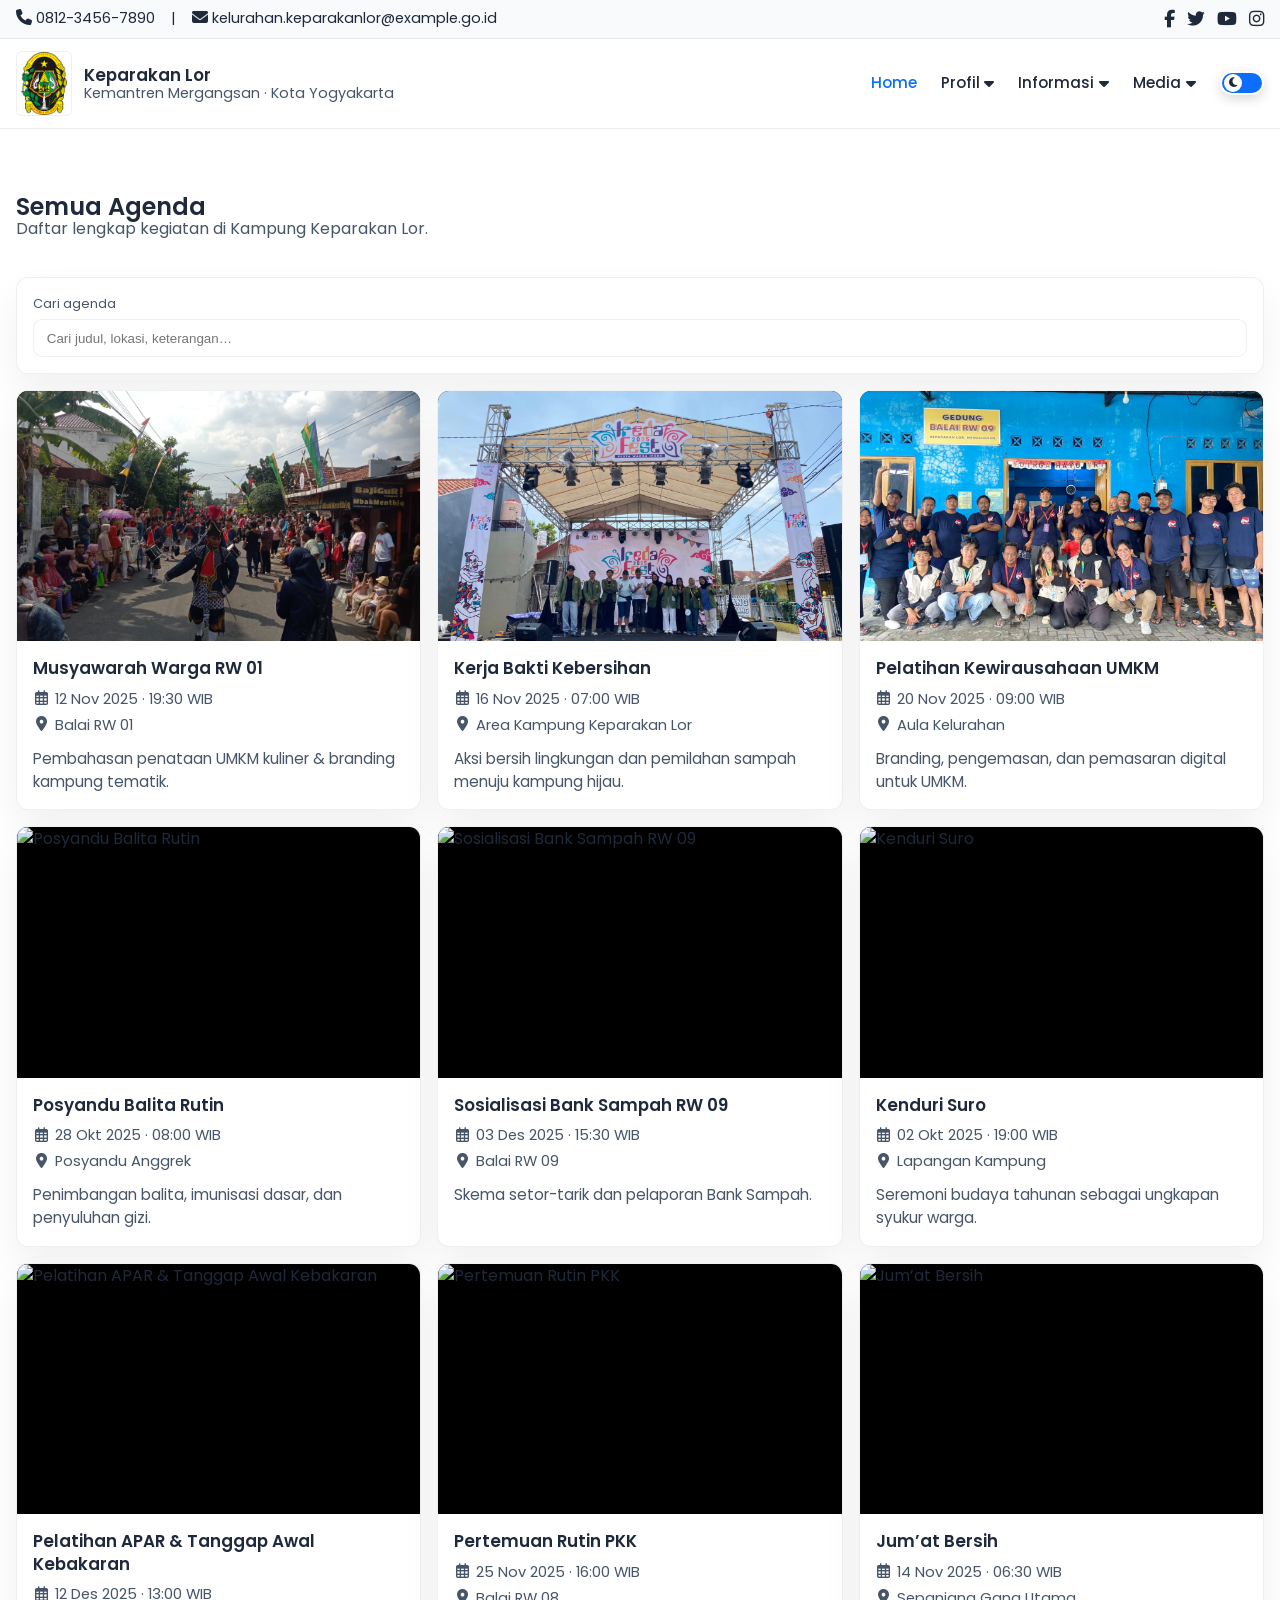
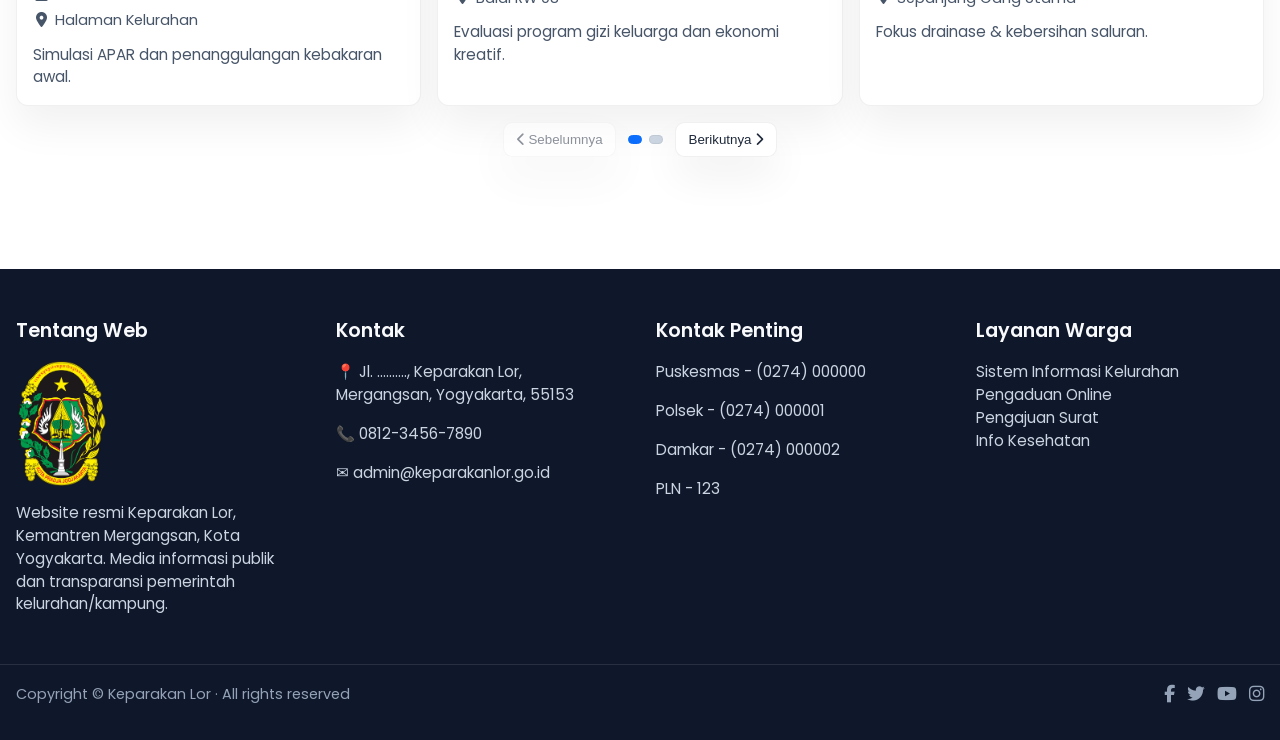
==== agenda.html @ 5459416c "website update 4.0" ====
<!DOCTYPE html>
<html lang="id">
  <head>
    <meta charset="UTF-8" />
    <meta name="viewport" content="width=device-width, initial-scale=1" />
    <title>Semua Agenda | Keparakan Lor</title>

    <link rel="stylesheet" href="style.css" />
    <link
      href="https://fonts.googleapis.com/css2?family=Poppins:wght@400;500;600;700&display=swap"
      rel="stylesheet"
    />
    <link
      rel="stylesheet"
      href="https://cdnjs.cloudflare.com/ajax/libs/font-awesome/6.5.2/css/all.min.css"
    />
    <meta name="theme-color" content="#0d6efd" />
  </head>
  <body>
    <!-- TOP BAR -->
    <div class="topbar">
      <div class="topbar-inner container">
        <div class="top-left">
          <div>
            <span class="meta-icon"><i class="fas fa-phone"></i></span>
            0812-3456-7890
          </div>
          <div>|</div>
          <div>
            <span class="meta-icon"><i class="fas fa-envelope"></i></span>
            kelurahan.keparakanlor@example.go.id
          </div>
        </div>
        <div class="top-right">
          <div class="socials">
            <a href="#" aria-label="facebook" title="Facebook"
              ><i class="fab fa-facebook-f"></i
            ></a>
            <a href="#" aria-label="twitter" title="Twitter"
              ><i class="fab fa-twitter"></i
            ></a>
            <a href="#" aria-label="youtube" title="YouTube"
              ><i class="fab fa-youtube"></i
            ></a>
            <a href="#" aria-label="instagram" title="Instagram"
              ><i class="fab fa-instagram"></i
            ></a>
          </div>
        </div>
      </div>
    </div>

    <!-- NAVBAR -->
    <header class="navbar" id="navbar">
      <div class="nav-inner container">
        <div class="brand">
          <div class="brand-logo">
            <img src="img/logo-pemerintah-keparakanlor.png" alt="Logo" />
          </div>
          <div class="brand-title">
            <span class="main">Keparakan Lor</span>
            <span class="sub">Kemantren Mergangsan · Kota Yogyakarta</span>
          </div>
        </div>

        <button
          class="menu-toggle"
          id="menuToggle"
          aria-label="Toggle navigation"
        >
          <i class="fas fa-bars"></i>
        </button>

        <nav class="nav-links-wrapper" id="navLinks">
          <a class="nav-link active" href="index.html">Home</a>

          <div class="dropdown">
            <div class="nav-link dropdown-toggle-btn" tabindex="0">
              Profil
              <span class="meta-icon"><i class="fas fa-caret-down"></i></span>
            </div>
            <div class="dropdown-menu">
              <a class="dropdown-item" href="profil.html#profil-gambaranumum"
                >Gambaran Umum</a
              >
              <a class="dropdown-item" href="profil.html#profil-lokasi"
                >Lokasi</a
              >
            </div>
          </div>

          <div class="dropdown">
            <div class="nav-link dropdown-toggle-btn" tabindex="0">
              Informasi
              <span class="meta-icon"><i class="fas fa-caret-down"></i></span>
            </div>
            <div class="dropdown-menu">
              <a class="dropdown-item" href="index.html#agenda">Agenda</a>
              <a class="dropdown-item" href="index.html#berita">Berita</a>
              <a class="dropdown-item" href="informasi.html#urban"
                >Urban Farming</a
              >
            </div>
          </div>

          <div class="dropdown">
            <div class="nav-link dropdown-toggle-btn" tabindex="0">
              Media
              <span class="meta-icon"><i class="fas fa-caret-down"></i></span>
            </div>
            <div class="dropdown-menu">
              <a class="dropdown-item" href="media.html">Foto</a>
              <a class="dropdown-item" href="media.html#video">Video</a>
            </div>
          </div>

          <div class="dark-toggle" id="darkToggle" title="Toggle Dark Mode">
            <div class="toggle-ball" id="toggleBall">🌙</div>
          </div>
        </nav>
      </div>
    </header>

    <main>
      <!-- HERO MINI -->
      <section class="section" style="padding-bottom: 1.25rem">
        <div class="container">
          <h1 class="page-title">Semua Agenda</h1>
          <p class="text-dim" style="margin-top: -0.5rem">
            Daftar lengkap kegiatan di Kampung Keparakan Lor.
          </p>
        </div>
      </section>

      <!-- SEARCH + GRID + PAGINATION -->
      <section class="section" style="padding-top: 0">
        <div class="container">
          <!-- Search -->
          <div class="content-card" style="padding: 1rem; margin-bottom: 1rem">
            <label for="searchInput" class="label-sm">Cari agenda</label>
            <input
              id="searchInput"
              type="search"
              placeholder="Cari judul, lokasi, keterangan…"
              class="input"
            />
          </div>

          <!-- Grid -->
          <div id="agendaGrid" class="agenda-grid"></div>

          <!-- Empty -->
          <div
            id="emptyState"
            class="text-dim"
            style="display: none; text-align: center; margin-top: 1rem"
          >
            Tidak ada agenda yang cocok dengan pencarian.
          </div>

          <!-- Pagination controls -->
          <div id="pager" class="pager" style="display: none">
            <button
              id="btnPrev"
              class="pager-btn"
              aria-label="Halaman sebelumnya"
            >
              <i class="fas fa-chevron-left"></i> Sebelumnya
            </button>

            <div
              id="pagerDots"
              class="pager-dots"
              aria-label="Navigasi halaman"
            ></div>

            <button
              id="btnNext"
              class="pager-btn"
              aria-label="Halaman berikutnya"
            >
              Berikutnya <i class="fas fa-chevron-right"></i>
            </button>
          </div>
        </div>
      </section>
    </main>

    <!-- FOOTER -->
    <footer class="footer">
      <div class="container footer-grid">
        <div>
          <div class="footer-title">Tentang Web</div>
          <div class="footer-logo">
            <img
              src="img/logo-pemerintah-keparakanlor.png"
              alt="Logo Keparakan Lor"
            />
          </div>
          <p>
            Website resmi Keparakan Lor, Kemantren Mergangsan, Kota Yogyakarta.
            Media informasi publik dan transparansi pemerintah
            kelurahan/kampung.
          </p>
        </div>

        <div>
          <div class="footer-title">Kontak</div>
          <p>
            📍 Jl. .........., Keparakan Lor,<br />Mergangsan, Yogyakarta, 55153
          </p>
          <p>📞 0812-3456-7890</p>
          <p>✉️ admin@keparakanlor.go.id</p>
        </div>

        <div>
          <div class="footer-title">Kontak Penting</div>
          <p>Puskesmas - (0274) 000000</p>
          <p>Polsek - (0274) 000001</p>
          <p>Damkar - (0274) 000002</p>
          <p>PLN - 123</p>
        </div>

        <div>
          <div class="footer-title">Layanan Warga</div>
          <a href="#">Sistem Informasi Kelurahan</a>
          <a href="#">Pengaduan Online</a>
          <a href="#">Pengajuan Surat</a>
          <a href="#">Info Kesehatan</a>
        </div>
      </div>

      <div class="container footer-bottom">
        <div>Copyright © Keparakan Lor · All rights reserved</div>
        <div class="footer-soc">
          <a href="#" title="Facebook"><i class="fab fa-facebook-f"></i></a>
          <a href="#" title="Twitter"><i class="fab fa-twitter"></i></a>
          <a href="#" title="YouTube"><i class="fab fa-youtube"></i></a>
          <a href="#" title="Instagram"><i class="fab fa-instagram"></i></a>
        </div>
      </div>
    </footer>

    <!-- SCROLL TOP -->
    <div class="scroll-top-btn" id="scrollTopBtn" title="Kembali ke atas">
      <i class="fas fa-arrow-up"></i>
    </div>

    <!-- JS UTAMA (dark mode & hamburger) -->
    <script src="main.js"></script>

    <!-- JS KHUSUS AGENDA (data, render grid 3x3, search, pagination) -->
    <script>
      // ====== DATA AGENDA (boleh tambah sebanyaknya) ======
      const AGENDA_DATA = [
        {
          title: "Musyawarah Warga RW 01",
          date: "2025-11-12",
          time: "19:30 WIB",
          place: "Balai RW 01",
          img: "img/agenda1.jpg",
          desc: "Pembahasan penataan UMKM kuliner & branding kampung tematik.",
        },
        {
          title: "Kerja Bakti Kebersihan",
          date: "2025-11-16",
          time: "07:00 WIB",
          place: "Area Kampung Keparakan Lor",
          img: "img/agenda2.jpg",
          desc: "Aksi bersih lingkungan dan pemilahan sampah menuju kampung hijau.",
        },
        {
          title: "Pelatihan Kewirausahaan UMKM",
          date: "2025-11-20",
          time: "09:00 WIB",
          place: "Aula Kelurahan",
          img: "img/agenda3.jpg",
          desc: "Branding, pengemasan, dan pemasaran digital untuk UMKM.",
        },
        {
          title: "Posyandu Balita Rutin",
          date: "2025-10-28",
          time: "08:00 WIB",
          place: "Posyandu Anggrek",
          img: "img/agenda4.jpg",
          desc: "Penimbangan balita, imunisasi dasar, dan penyuluhan gizi.",
        },
        {
          title: "Sosialisasi Bank Sampah RW 09",
          date: "2025-12-03",
          time: "15:30 WIB",
          place: "Balai RW 09",
          img: "img/agenda5.jpg",
          desc: "Skema setor-tarik dan pelaporan Bank Sampah.",
        },
        {
          title: "Kenduri Suro",
          date: "2025-10-02",
          time: "19:00 WIB",
          place: "Lapangan Kampung",
          img: "img/agenda6.jpg",
          desc: "Seremoni budaya tahunan sebagai ungkapan syukur warga.",
        },
        {
          title: "Pelatihan APAR & Tanggap Awal Kebakaran",
          date: "2025-12-12",
          time: "13:00 WIB",
          place: "Halaman Kelurahan",
          img: "img/agenda7.jpg",
          desc: "Simulasi APAR dan penanggulangan kebakaran awal.",
        },
        {
          title: "Pertemuan Rutin PKK",
          date: "2025-11-25",
          time: "16:00 WIB",
          place: "Balai RW 08",
          img: "img/agenda8.jpg",
          desc: "Evaluasi program gizi keluarga dan ekonomi kreatif.",
        },
        {
          title: "Jum’at Bersih",
          date: "2025-11-14",
          time: "06:30 WIB",
          place: "Sepanjang Gang Utama",
          img: "img/agenda9.jpg",
          desc: "Fokus drainase & kebersihan saluran.",
        },

        // Tambahan dummy untuk menunjukkan paging
        {
          title: "Pelatihan Budidaya Sayur",
          date: "2025-12-05",
          time: "08:00 WIB",
          place: "Green House Kampung",
          img: "img/agenda3.jpg",
          desc: "Pengenalan hidroponik pemula.",
        },
        {
          title: "Senam Pagi Lansia",
          date: "2025-11-10",
          time: "06:30 WIB",
          place: "Balai RW 10",
          img: "img/agenda2.jpg",
          desc: "Senam rutin untuk kebugaran lansia.",
        },
        {
          title: "Lomba Kebersihan RT",
          date: "2025-12-22",
          time: "07:00 WIB",
          place: "Seluruh RT",
          img: "img/agenda1.jpg",
          desc: "Penilaian lingkungan & partisipasi warga.",
        },
      ];

      const gridEl = document.getElementById("agendaGrid");
      const emptyEl = document.getElementById("emptyState");
      const searchEl = document.getElementById("searchInput");

      const pagerEl = document.getElementById("pager");
      const pagerDotsEl = document.getElementById("pagerDots");
      const btnPrev = document.getElementById("btnPrev");
      const btnNext = document.getElementById("btnNext");

      const ITEMS_PER_PAGE = 9; // 3 x 3
      let filtered = [...AGENDA_DATA];
      let currentPage = 1;
      let totalPages = Math.max(1, Math.ceil(filtered.length / ITEMS_PER_PAGE));

      function formatDate(iso) {
        try {
          const opts = { day: "2-digit", month: "short", year: "numeric" };
          return new Date(iso + "T00:00:00").toLocaleDateString("id-ID", opts);
        } catch (e) {
          return iso;
        }
      }

      function renderGridPage(items, page) {
        const start = (page - 1) * ITEMS_PER_PAGE;
        const view = items.slice(start, start + ITEMS_PER_PAGE);

        if (!view.length) {
          gridEl.innerHTML = "";
          emptyEl.style.display = "block";
        } else {
          emptyEl.style.display = "none";
          gridEl.innerHTML = view
            .map(
              (it) => `
            <article class="agenda-card-v">
              <div class="agenda-thumb">
                <img src="${it.img}" alt="${it.title}" />
              </div>
              <div class="agenda-content">
                <h3 class="agenda-title">${it.title}</h3>
                <div class="agenda-mini">
                  <span><i class="far fa-calendar-alt"></i> ${formatDate(
                    it.date
                  )} · ${it.time || ""}</span>
                  <span><i class="fas fa-location-dot"></i> ${
                    it.place || "-"
                  }</span>
                </div>
                <p class="agenda-desc">${it.desc || ""}</p>
              </div>
            </article>
          `
            )
            .join("");
        }
      }

      function renderPager() {
        totalPages = Math.max(1, Math.ceil(filtered.length / ITEMS_PER_PAGE));
        pagerEl.style.display = totalPages > 1 ? "flex" : "none";

        // tombol prev/next
        btnPrev.disabled = currentPage <= 1;
        btnNext.disabled = currentPage >= totalPages;

        // dots
        pagerDotsEl.innerHTML = "";
        for (let i = 1; i <= totalPages; i++) {
          const dot = document.createElement("button");
          dot.className = "pager-dot" + (i === currentPage ? " active" : "");
          dot.setAttribute("aria-label", "Halaman " + i);
          dot.addEventListener("click", () => {
            currentPage = i;
            updateView();
          });
          pagerDotsEl.appendChild(dot);
        }
      }

      function updateView() {
        renderGridPage(filtered, currentPage);
        renderPager();
        // scroll sedikit ke atas grid biar nyaman saat ganti halaman
        document
          .getElementById("agendaGrid")
          .scrollIntoView({ behavior: "smooth", block: "start" });
      }

      function applySearch() {
        const q = (searchEl.value || "").toLowerCase().trim();
        filtered = AGENDA_DATA.filter((it) => {
          const hay = (it.title + " " + it.place + " " + it.desc).toLowerCase();
          return !q || hay.includes(q);
        });
        currentPage = 1; // reset ke halaman 1
        updateView();
      }

      // Events
      searchEl.addEventListener("input", applySearch);
      btnPrev.addEventListener("click", () => {
        if (currentPage > 1) {
          currentPage--;
          updateView();
        }
      });
      btnNext.addEventListener("click", () => {
        if (currentPage < totalPages) {
          currentPage++;
          updateView();
        }
      });

      // Aksesibilitas keyboard: panah kiri/kanan untuk ganti halaman
      document.addEventListener("keydown", (e) => {
        if (totalPages <= 1) return;
        if (e.key === "ArrowLeft") {
          if (currentPage > 1) {
            currentPage--;
            updateView();
          }
        }
        if (e.key === "ArrowRight") {
          if (currentPage < totalPages) {
            currentPage++;
            updateView();
          }
        }
      });

      // Init
      updateView();
    </script>

    <!-- STYLE KECIL KHUSUS GRID & PAGINATION -->
    <style>
      .page-title {
        margin: 0 0 0.25rem 0;
      }
      .text-dim {
        color: var(--text-dim);
      }
      .content-card {
        background: var(--bg-card);
        border: 1px solid var(--border-card);
        border-radius: var(--radius-card);
        box-shadow: var(--shadow-card);
      }
      .label-sm {
        display: block;
        font-size: 0.8rem;
        color: var(--text-dim);
        margin-bottom: 0.35rem;
      }
      .input {
        width: 100%;
        padding: 0.65rem 0.8rem;
        border: 1px solid var(--border-card);
        border-radius: 0.6rem;
        background: var(--bg-card);
        color: var(--text-main);
      }

      /* GRID 3 kolom responsif (tetap 9 item per halaman) */
      .agenda-grid {
        display: grid;
        grid-template-columns: 1fr;
        gap: 1rem;
        margin-top: 1rem;
      }
      @media (min-width: 720px) {
        .agenda-grid {
          grid-template-columns: repeat(2, 1fr);
        }
      }
      @media (min-width: 1100px) {
        .agenda-grid {
          grid-template-columns: repeat(3, 1fr);
        }
      }

      /* Kartu vertikal */
      .agenda-card-v {
        display: flex;
        flex-direction: column;
        background: var(--bg-card);
        border: 1px solid var(--border-card);
        border-radius: var(--radius-card);
        overflow: hidden;
        box-shadow: var(--shadow-card);
        transition: transform 0.15s ease;
      }
      .agenda-card-v:hover {
        transform: translateY(-2px);
      }
      .agenda-thumb {
        position: relative;
        width: 100%;
        padding-top: 62%;
        background: #000;
      }
      .agenda-thumb img {
        position: absolute;
        inset: 0;
        width: 100%;
        height: 100%;
        object-fit: cover;
      }
      .agenda-content {
        padding: 1rem;
        display: flex;
        flex-direction: column;
        gap: 0.5rem;
      }
      .agenda-title {
        margin: 0;
        font-size: 1.05rem;
        color: var(--text-main);
        font-weight: 600;
        line-height: 1.35;
      }
      .agenda-mini {
        display: flex;
        flex-direction: column;
        gap: 0.25rem;
        color: var(--text-dim);
        font-size: 0.92rem;
      }
      .agenda-mini i {
        width: 1rem;
        text-align: center;
        margin-right: 0.35rem;
      }
      .agenda-mini span {
        display: flex;
        align-items: center;
      }
      .agenda-desc {
        color: var(--text-dim);
        font-size: 0.95rem;
        line-height: 1.5;
        margin: 0.25rem 0 0 0;
      }

      /* Pager */
      .pager {
        margin-top: 1rem;
        display: flex;
        align-items: center;
        justify-content: center;
        gap: 0.75rem;
        flex-wrap: wrap;
      }
      .pager-btn {
        background: var(--bg-card);
        border: 1px solid var(--border-card);
        border-radius: 0.6rem;
        padding: 0.55rem 0.8rem;
        font-weight: 500;
        color: var(--text-main);
        cursor: pointer;
        box-shadow: var(--shadow-card);
      }
      .pager-btn:disabled {
        opacity: 0.5;
        cursor: not-allowed;
      }
      .pager-dots {
        display: flex;
        gap: 0.4rem;
        align-items: center;
        justify-content: center;
      }
      .pager-dot {
        width: 9px;
        height: 9px;
        border-radius: 999px;
        border: 1px solid var(--border-card);
        background: #cbd5e1;
        cursor: pointer;
      }
      body.dark .pager-dot {
        background: #475569;
      }
      .pager-dot.active {
        background: var(--brand-blue);
        border-color: var(--brand-blue);
      }
    </style>
  </body>
</html>
---- style.css ----
/* ============ RESET ============ */
*,
*::before,
*::after {
  box-sizing: border-box;
}
body {
  margin: 0;
  font-family: "Poppins", system-ui, -apple-system, BlinkMacSystemFont,
    "Segoe UI", Roboto, "Helvetica Neue", Arial, sans-serif;
  background-color: var(--bg-page);
  color: var(--text-main);
  line-height: 1.5;
  overflow-x: hidden;
}
img {
  max-width: 100%;
  display: block;
}
a {
  color: inherit;
  text-decoration: none;
}

/* ============ THEME (LIGHT / DARK) ============ */
:root {
  --bg-page: #ffffff;
  --bg-card: #ffffff;
  --bg-section: #ffffff;
  --bg-footer: #0f172a;
  --border-card: rgba(0, 0, 0, 0.06);

  --text-main: #1e293b;
  --text-dim: #475569;
  --text-light: #f8fafc;

  --shadow-card: 0 20px 40px rgba(0, 0, 0, 0.06);

  --brand-blue: #0d6efd;
  --brand-blue-light: #2563eb;
  --brand-red: #ef4444;
  --brand-yellow: #facc15;
  --brand-green: #22c55e;
  --brand-cyan: #06b6d4;
  --surface-hover: rgba(0, 0, 0, 0.05);

  --radius-card: 12px;
}

body.dark {
  --bg-page: #0f172a;
  --bg-card: #1e293b;
  --bg-section: #1e293b;
  --bg-footer: #0f172a;
  --border-card: rgba(255, 255, 255, 0.08);

  --text-main: #f8fafc;
  --text-dim: #94a3b8;
  --text-light: #f8fafc;

  --shadow-card: 0 20px 40px rgba(0, 0, 0, 0.9);

  --surface-hover: rgba(255, 255, 255, 0.05);
}

/* warna icon statistik */
.bg-orange {
  background-color: #f97316;
}
.bg-blue {
  background-color: #3b82f6;
}

/* ============ UTILITIES ============ */
.container {
  width: 100%;
  max-width: 1280px;
  padding-left: 1rem;
  padding-right: 1rem;
  margin-left: auto;
  margin-right: auto;
}
.section {
  padding-top: 3rem;
  padding-bottom: 3rem;
  background-color: var(--bg-section);
}
@media (min-width: 768px) {
  .section {
    padding-top: 4rem;
    padding-bottom: 4rem;
  }
}
h1,
h2,
h3,
h4,
h5,
h6 {
  color: var(--text-main);
  font-weight: 600;
  line-height: 1.2;
  margin-top: 0;
  margin-bottom: 0.75rem;
}
p {
  color: var(--text-dim);
  margin-top: 0;
  margin-bottom: 1rem;
  font-size: 1rem;
}

/* ============ TOP BAR ============ */
.topbar {
  background-color: #f8fafc;
  color: #1e293b;
  font-size: 0.9rem;
  border-bottom: 1px solid rgba(0, 0, 0, 0.07);
  display: none;
}
body.dark .topbar {
  background-color: #1e293b;
  color: #f8fafc;
  border-bottom: 1px solid rgba(255, 255, 255, 0.1);
}
@media (min-width: 768px) {
  .topbar {
    display: block;
  }
}
.topbar-inner {
  display: flex;
  align-items: center;
  justify-content: space-between;
  gap: 1rem;
  padding: 0.5rem 1rem;
}
.top-left,
.top-right {
  display: flex;
  align-items: center;
  gap: 1rem;
  flex-wrap: wrap;
}
.socials {
  display: flex;
  gap: 0.75rem;
  color: inherit;
}
.socials a {
  font-size: 1.1rem;
  line-height: 1;
  display: inline-flex;
  align-items: center;
  justify-content: center;
}

/* ============ NAVBAR ============ */
.navbar {
  background-color: var(--bg-page);
  border-bottom: 1px solid rgba(0, 0, 0, 0.07);
  position: sticky;
  top: 0;
  z-index: 1000;
}
body.dark .navbar {
  border-bottom: 1px solid rgba(255, 255, 255, 0.1);
}
.nav-inner {
  max-width: 1280px;
  margin: 0 auto;
  padding: 0.75rem 1rem;
  display: flex;
  align-items: center;
  justify-content: space-between;
  gap: 1rem;
}
.brand {
  display: flex;
  align-items: center;
  flex-shrink: 0;
  min-width: 0;
  gap: 0.75rem;
}
.brand-logo {
  width: 56px;
  height: 65px;
  border-radius: 6px;
  background-color: var(--bg-card);
  border: 1px solid var(--border-card);
  overflow: hidden;
  flex-shrink: 0;
  display: flex;
  align-items: center;
  justify-content: center;
}
.brand-logo img {
  width: 100%;
  height: 100%;
  object-fit: contain;
}
.brand-title {
  display: flex;
  flex-direction: column;
  line-height: 1.2;
}
.brand-title .main {
  font-weight: 600;
  font-size: 1.05rem;
  color: var(--text-main);
}
.brand-title .sub {
  font-size: 0.9rem;
  color: var(--text-dim);
  font-weight: 400;
}

/* nav links wrapper */
.nav-links-wrapper {
  display: flex;
  align-items: center;
  gap: 1rem;
  margin-left: auto;
  transition: transform 0.3s ease-in-out;
}
@media (min-width: 992px) {
  .nav-links-wrapper {
    gap: 1.5rem;
  }
}
.nav-link {
  color: var(--text-main);
  font-size: 0.95rem;
  font-weight: 500;
  position: relative;
  cursor: pointer;
  display: flex;
  align-items: center;
  gap: 0.3rem;
  padding: 10px 0;
}
.nav-link.active {
  color: var(--brand-blue);
}
.nav-link:hover {
  color: var(--brand-blue);
}

/* ============ DROPDOWN: CLICK ONLY ============ */
.dropdown {
  position: relative;
}
.dropdown-menu {
  position: absolute;
  top: 100%;
  left: 0;
  min-width: 200px;
  background-color: var(--bg-card);
  border: 1px solid var(--border-card);
  box-shadow: 0 20px 40px rgba(0, 0, 0, 0.1);
  border-radius: var(--radius-card);
  padding: 0.5rem 0;
  display: none;
  opacity: 0;
  visibility: hidden;
  transform: translateY(6px);
  transition: opacity 0.15s ease-out, transform 0.15s ease-out;
  z-index: 1500;
}
.dropdown.open > .dropdown-menu {
  display: block;
  opacity: 1;
  visibility: visible;
  transform: translateY(0);
}
.dropdown-item {
  display: block;
  padding: 0.6rem 1rem;
  color: var(--text-main);
  font-size: 0.9rem;
  white-space: nowrap;
}

/* dark mode switch */
.dark-toggle {
  display: inline-flex;
  align-items: center;
  background-color: #0d6efd;
  border-radius: 20px;
  width: 44px;
  height: 24px;
  position: relative;
  flex-shrink: 0;
  cursor: pointer;
  border: 2px solid #fff;
  box-shadow: 0 4px 12px rgba(0, 0, 0, 0.15);
}
body.dark .dark-toggle {
  background-color: #2563eb;
}
.toggle-ball {
  width: 18px;
  height: 18px;
  border-radius: 999px;
  background-color: #fff;
  position: absolute;
  left: 2px;
  top: 1px;
  transition: all 0.2s;
  display: flex;
  align-items: center;
  justify-content: center;
  font-size: 0.7rem;
}
body.dark .toggle-ball {
  left: calc(100% - 20px);
}

/* Tombol Toggle Mobile */
.menu-toggle {
  display: none;
  background: none;
  border: none;
  font-size: 1.5rem;
  color: var(--text-main);
  cursor: pointer;
}

/* 
CONTENT CARD */
/* --- Utilitas teks rata kiri-kanan --- */
.text-justify,
.text-justify p,
.text-justify li {
  text-align: justify;
  text-justify: inter-word;
}

/* Satu card profil */
.content-card {
  background-color: var(--bg-card);
  border: 1px solid var(--border-card);
  box-shadow: var(--shadow-card);
  border-radius: var(--radius-card);
  padding: 1.5rem;
}

/* Heading di dalam card, beri jarak rapih */
.content-card h2 {
  margin-top: 1rem;
  margin-bottom: 0.75rem;
}

/* List di dalam card dibuat kompak */
.content-card ul.tight-list {
  margin: 0.25rem 0 1rem 1.25rem;
  padding: 0;
}
.content-card ul.tight-list li {
  margin: 0.25rem 0;
}

/* ====== MAPS ====== */
/* ====== MAPS ====== */
.map-card {
  display: grid;
  grid-template-columns: 1fr;
  gap: 1rem;
  background: var(--bg-card);
  border: 1px solid var(--border-card);
  box-shadow: var(--shadow-card);
  border-radius: var(--radius-card);
  padding: 1rem;
}
@media (min-width: 992px) {
  .map-card {
    grid-template-columns: 1fr 2fr;
  }
}

.map-info .map-title {
  margin: 0 0 0.5rem 0;
  font-weight: 600;
  color: var(--text-main);
}
.map-text {
  margin: 0;
  color: var(--text-dim);
}

/* frame lebih BESAR */
.map-frame {
  width: 100%;
  height: 65vh; /* besar di mobile */
  min-height: 480px; /* minimum supaya tetap tinggi */
  border: 1px solid var(--border-card);
  border-radius: 0.75rem;
  overflow: hidden;
  background: #000;
  box-shadow: var(--shadow-card);
}
@media (min-width: 992px) {
  .map-frame {
    height: 70vh;
    min-height: 560px;
  } /* lebih besar di desktop */
}
.map-iframe {
  width: 100%;
  height: 100%;
  border: 0;
}

/* Tombol "Buka di Google Maps" */
.btn-map {
  display: inline-flex;
  align-items: center;
  gap: 0.5rem;
  padding: 0.625rem 1rem;
  border-radius: 0.6rem;
  background: var(--brand-blue);
  color: #fff;
  font-weight: 500;
  border: 1px solid transparent;
  box-shadow: 0 8px 18px rgba(13, 110, 253, 0.25);
  transition: transform 0.08s ease, background 0.15s ease;
}
.btn-map:hover {
  background: var(--brand-blue-light);
  transform: translateY(-1px);
}
.btn-map i {
  font-size: 1rem;
  line-height: 1;
}

/* ===================================================== */
/* RESPONSIVE DESIGN (MOBILE) */
/* ===================================================== */
@media (max-width: 991px) {
  .menu-toggle {
    display: block;
  }

  .nav-links-wrapper {
    display: none;
    flex-direction: column;
    width: 100%;
    position: absolute;
    top: 100%;
    left: 0;
    background-color: var(--bg-page);
    box-shadow: 0 5px 10px rgba(0, 0, 0, 0.1);
    padding: 0 0 10px 0;
    z-index: 1400;
    gap: 0;
  }

  .nav-links-wrapper.open {
    display: flex;
  }

  .nav-link {
    width: 100%;
    border-bottom: 1px solid var(--border-card);
    padding: 12px 1rem;
    justify-content: space-between;
  }

  .dropdown-menu {
    position: static;
    width: 100%;
    border: none;
    box-shadow: none;
    background-color: var(--surface-hover);
    display: none;
    opacity: 1;
    visibility: visible;
    transform: none;
    padding: 0;
  }
  .dropdown.open > .dropdown-menu {
    display: block;
  }

  .dropdown-item {
    padding-left: 2rem;
  }

  .dark-toggle {
    margin: 10px 1rem;
  }
}

/* ============ HERO ============ */
.hero {
  position: relative;
  color: #fff;
  background-color: #000;
  min-height: 80vh;
  display: flex;
  align-items: center;
  justify-content: center;
  text-align: center;
  overflow: hidden;
}
.hero-slider-track {
  position: absolute;
  inset: 0;
  width: 150%;
  height: 100%;
  display: flex;
  transition: transform 0.6s ease-in-out;
}
.hero-slide {
  width: 90%;
  height: 100%;
  background-size: cover;
  background-position: center;
  flex-shrink: 0;
  filter: brightness(0.5);
}
.hero-dots {
  position: absolute;
  bottom: 0.5rem;
  left: 50%;
  transform: translateX(-50%);
  z-index: 2;
}
.hero-inner {
  position: relative;
  max-width: 900px;
  padding: 2rem 1rem;
  z-index: 1;
}
.hero-title {
  font-size: clamp(1.8rem, 1.2rem + 1.5vw, 2.5rem);
  font-weight: 600;
  line-height: 1.2;
  margin-bottom: 1rem;
  color: #fff;
}
.hero-desc {
  font-size: 1.1rem;
  font-weight: 400;
  line-height: 1.4;
  color: #fff;
}
.hero-nav-arrows {
  position: absolute;
  top: 50%;
  left: 0;
  right: 0;
  transform: translateY(-50%);
  display: flex;
  justify-content: space-between;
  padding: 0 1rem;
  z-index: 10;
  color: #fff;
  font-size: 2rem;
  opacity: 0.8;
  user-select: none;
}
.hero-nav-arrows span {
  cursor: pointer;
  padding: 0.5rem 1rem;
  background-color: rgba(0, 0, 0, 0.4);
  border-radius: 4px;
  transition: opacity 0.2s, background-color 0.2s;
}
.hero-nav-arrows span:hover {
  opacity: 1;
  background-color: rgba(0, 0, 0, 0.6);
}

/* ============ INTRO ============ */
.intro-grid {
  display: grid;
  grid-template-columns: 1fr;
  gap: 2rem;
  align-items: center;
}
@media (min-width: 992px) {
  .intro-grid {
    grid-template-columns: 1fr 1fr;
  }
}
/* .intro-logo-box {
  max-width: 320px;
  margin-left: auto;
  margin-right: auto;
} */

.intro-logo-box {
  max-width: 180px;
  margin: 0 auto;
}
.intro-content h2 {
  font-size: 1.8rem;
  font-weight: 600;
  margin-bottom: 1rem;
  color: var(--text-main);
}
.intro-content p {
  font-size: 1rem;
  line-height: 1.6;
}
.btn-primary {
  display: inline-flex;
  align-items: center;
  gap: 0.5rem;
  background-color: var(--brand-blue);
  color: #fff;
  font-size: 0.95rem;
  font-weight: 500;
  border-radius: 0.5rem;
  padding: 0.8rem 1rem;
  border: none;
  cursor: pointer;
  box-shadow: 0 12px 24px rgba(13, 110, 253, 0.3);
  transition: background-color 0.2s, box-shadow 0.2s;
}
.btn-primary:hover {
  background-color: var(--brand-blue-light);
  box-shadow: 0 8px 16px rgba(13, 110, 253, 0.4);
}

@media (min-width: 992px) {
  .intro-logo-box {
    max-width: 240px; /* desktop lebih besar */
  }
}

/* ============ STATISTIK (2 KARTU SAJA) ============ */
.stats-header {
  text-align: center;
  max-width: 700px;
  margin: 0 auto 2rem auto;
}
.stats-header h2 {
  font-size: 1.6rem;
  margin-bottom: 0.5rem;
  color: var(--text-main);
}
.stats-header p {
  color: var(--text-dim);
  font-size: 0.95rem;
}

.stats-cards--2col {
  display: grid;
  grid-template-columns: 1fr;
  gap: 1.5rem;
}
@media (min-width: 768px) {
  .stats-cards--2col {
    grid-template-columns: repeat(2, 1fr);
  }
}

.stat-card {
  background-color: var(--bg-card);
  border-radius: var(--radius-card);
  box-shadow: var(--shadow-card);
  border: 1px solid var(--border-card);
  padding: 2rem 1rem;
  text-align: center;
  transition: background-color 0.15s;
}
.stat-icon {
  width: 64px;
  height: 64px;
  border-radius: 0.5rem;
  margin: 0 auto 1rem auto;
  display: flex;
  align-items: center;
  justify-content: center;
  color: #fff;
  font-size: 1.5rem;
  font-weight: 500;
}
.stat-title {
  font-size: 1.2rem;
  font-weight: 500;
  color: var(--text-main);
  margin-bottom: 0.5rem;
}
.stat-desc {
  color: var(--text-dim);
  font-size: 0.95rem;
  line-height: 1.5;
}

/* ============ SECTION HEADER (Agenda, Berita, dll) ============ */
.section-header-row {
  display: flex;
  flex-wrap: wrap;
  align-items: flex-start;
  justify-content: space-between;
  gap: 1rem;
  margin-bottom: 1.5rem;
}
.section-header-row h2 {
  font-size: 1.6rem;
  margin: 0;
  color: var(--text-main);
}
.section-header-row a.more-link {
  color: var(--brand-blue);
  font-weight: 500;
  font-size: 1rem;
  display: inline-flex;
  align-items: center;
  gap: 0.5rem;
  text-decoration: none;
}

/* ============ SLIDER WRAPPER (Agenda / Berita) ============ */
/* ====== AGENDA SLIDER LAYOUT ====== */
.slider-wrapper {
  overflow: hidden;
  position: relative;
}

.slider-track {
  display: flex;
  gap: 1.5rem; /* 24px — sama dengan yang dipakai di JS */
  transition: transform 0.3s;
}

/* bentuk kartu vertikal: img di atas, isi di bawah */
.agenda-card {
  background-color: var(--bg-card);
  border-radius: 1rem;
  border: 1px solid var(--border-card);
  box-shadow: var(--shadow-card);
  display: flex;
  flex-direction: column;
  overflow: hidden;
  flex: 0 0 calc((100% - 3rem) / 3); /* 3 kartu di desktop */
  max-width: calc((100% - 3rem) / 3);
}

/* gambar di atas */
.agenda-img {
  width: 100%;
  height: 180px;
  background: #e2e8f0;
  flex-shrink: 0;
}
.agenda-img img {
  width: 100%;
  height: 100%;
  object-fit: cover;
}

/* isi di bawah */
.agenda-body {
  padding: 1.25rem 1.25rem 1.5rem;
  display: flex;
  flex-direction: column;
  gap: 0.6rem;
}
.agenda-title {
  font-size: 1.05rem;
  font-weight: 600;
  color: var(--text-main);
  margin: 0;
}
.agenda-meta {
  display: flex;
  align-items: center;
  gap: 0.5rem;
  font-size: 0.85rem;
  color: var(--text-dim);
}
.agenda-body .news-desc,
.agenda-body p {
  margin: 0;
  font-size: 0.9rem;
  line-height: 1.45;
  color: var(--text-dim);
}

/* ====== RESPONSIVE ====== */
/* Tablet: 2 kartu */
@media (max-width: 992px) {
  .agenda-card {
    flex: 0 0 calc((100% - 1.5rem) / 2);
    max-width: calc((100% - 1.5rem) / 2);
  }
  .agenda-img {
    height: 170px;
  }
}

/* HP: 1 kartu full */
@media (max-width: 576px) {
  .agenda-card {
    flex: 0 0 90vw; /* biar ada ruang kanan-kiri dikit */
    max-width: 90vw;
  }
  .agenda-img {
    height: 160px;
  }
}

/* Agenda Cards */
/* ====== AGENDA CARD: gambar di atas ====== */
.agenda-card {
  background-color: var(--bg-card);
  border-radius: var(--radius-card);
  border: 1px solid var(--border-card);
  box-shadow: var(--shadow-card);
  min-width: 320px;
  max-width: 360px;
  flex: 0 0 auto;
  display: flex;
  flex-direction: column; /* ← ini yang bikin vertikal */
  overflow: hidden;
}

/* gambar agenda di atas */
.agenda-img {
  width: 100%;
  height: 180px; /* boleh ubah: 160–200px */
  background-color: #e2e8f0;
  flex-shrink: 0;
}
.agenda-img img {
  width: 100%;
  height: 100%;
  object-fit: cover;
}

/* isi agenda di bawah gambar */
.agenda-body {
  padding: 1.25rem 1.25rem 1.5rem;
  display: flex;
  flex-direction: column;
  gap: 0.65rem;
}

.agenda-title {
  font-size: 1.05rem;
  font-weight: 600;
  color: var(--text-main);
  margin: 0;
}

.agenda-meta {
  display: flex;
  align-items: center;
  gap: 0.5rem;
  font-size: 0.85rem;
  color: var(--text-dim);
}

.agenda-body .news-desc,
.agenda-body p {
  margin: 0;
  font-size: 0.9rem;
  line-height: 1.4;
  color: var(--text-dim);
}

/* Mobile Agenda Card Adjustment */
@media (max-width: 767px) {
  .agenda-card {
    min-width: 90vw;
    flex-direction: column;
  }
  .agenda-img {
    width: 100%;
    height: 180px;
  }
}

/* Slider dots */
.slider-dots {
  text-align: center;
  margin-top: 1rem;
  display: flex;
  gap: 0.5rem;
  justify-content: center;
}
.dot {
  width: 6px;
  height: 6px;
  border-radius: 999px;
  background-color: #cbd5e1;
  cursor: pointer;
}
.dot.active {
  background-color: var(--brand-blue);
}
body.dark .dot {
  background-color: #475569;
}

/* ============ BERITA LIST (slider style juga) ============ */
.news-grid-wrapper {
  overflow: hidden;
}
.news-track {
  display: flex;
  gap: 1.5rem;
  transition: transform 0.3s;
}

/* Berita Card */
.news-card {
  background-color: var(--bg-card);
  border-radius: var(--radius-card);
  border: 1px solid var(--border-card);
  box-shadow: var(--shadow-card);
  min-width: 320px;
  max-width: 400px;
  flex: 1;
  display: flex;
  flex-direction: column;
  overflow: hidden;
}
.news-img {
  width: 100%;
  height: 200px;
  background-size: cover;
  background-position: center;
}
.news-body {
  padding: 1.5rem;
  display: flex;
  flex-direction: column;
  gap: 0.75rem;
}
.news-title {
  font-size: 1.2rem;
  font-weight: 500;
  color: var(--text-main);
  margin: 0;
}
.news-meta {
  display: flex;
  flex-wrap: wrap;
  align-items: center;
  gap: 0.75rem;
  font-size: 0.9rem;
  color: var(--text-dim);
}
.news-desc {
  font-size: 0.95rem;
  line-height: 1.5;
  color: var(--text-dim);
}
@media (max-width: 576px) {
  .news-card {
    min-width: 85vw;
  }
}

/* ============ URBAN FARMING SECTION ============ */
.urban-section {
  background-color: var(--bg-section);
}
.urban-grid {
  display: grid;
  grid-template-columns: 1fr;
  gap: 2rem;
}
@media (min-width: 992px) {
  .urban-grid {
    grid-template-columns: 2fr 1fr;
  }
}
.urban-left {
  display: flex;
  flex-direction: column;
  gap: 1.5rem;
}
.urban-title {
  font-size: 1.3rem;
  font-weight: 600;
  color: var(--text-main);
  margin: 0 0 0.5rem 0;
}
.urban-subtitle {
  margin: 0 0 0.75rem 0;
  font-weight: 600;
  font-size: 1.05rem;
  color: var(--text-main);
}
.urban-desc {
  font-size: 0.95rem;
  line-height: 1.5;
  color: var(--text-dim);
}
.urban-about-card,
.urban-steps-card,
.urban-map-card {
  background-color: var(--bg-card);
  border: 1px solid var(--border-card);
  box-shadow: var(--shadow-card);
  border-radius: var(--radius-card);
  padding: 1.25rem 1.25rem 1rem;
}
.urban-right {
  display: flex;
  flex-direction: column;
  gap: 1.5rem;
}
/* default (boleh, nanti ditimpa) */
.urban-photo-grid {
  display: grid;
  grid-template-columns: repeat(2, 1fr);
  gap: 0.75rem;
}
.urban-photo-item {
  width: 100%;
  border-radius: 0.5rem;
  overflow: hidden;
  position: relative;
  background-color: #000;
  padding-top: 70%;
  box-shadow: var(--shadow-card);
  border: 1px solid var(--border-card);
}
.urban-photo-item img {
  position: absolute;
  inset: 0;
  width: 100%;
  height: 100%;
  object-fit: cover;
}
.urban-map-frame {
  position: relative;
  width: 100%;
  padding-top: 56.25%;
  border-radius: 0.5rem;
  overflow: hidden;
  border: 1px solid var(--border-card);
  box-shadow: var(--shadow-card);
  background-color: #000;
}
.urban-map-iframe {
  position: absolute;
  inset: 0;
  border: 0;
  width: 100%;
  height: 100%;
}
.menanam-card-wrapper {
  max-width: 900px;
  margin-left: auto;
  margin-right: auto;
}

/* ============ GALERI FOTO GRID ============ */
.gallery-grid {
  display: grid;
  grid-template-columns: 1fr;
  gap: 1rem;
}
@media (min-width: 768px) {
  .gallery-grid {
    grid-template-columns: repeat(2, 1fr);
  }
}
@media (min-width: 1200px) {
  .gallery-grid {
    grid-template-columns: repeat(3, 1fr);
  }
}
.gallery-item {
  background-color: #000;
  border-radius: 0.5rem;
  overflow: hidden;
  position: relative;
  padding-top: 66%;
}
.gallery-item img {
  position: absolute;
  inset: 0;
  width: 100%;
  height: 100%;
  object-fit: cover;
}

/* ============ VIDEO GRID ============ */
.video-grid {
  display: grid;
  grid-template-columns: 1fr;
  gap: 1.5rem;
}
@media (min-width: 992px) {
  .video-grid {
    grid-template-columns: repeat(2, 1fr);
  }
}
.video-frame {
  position: relative;
  width: 100%;
  padding-top: 56.25%;
  border-radius: 0.5rem;
  overflow: hidden;
  box-shadow: var(--shadow-card);
  border: 1px solid var(--border-card);
  background-color: #000;
}
.video-frame iframe {
  position: absolute;
  inset: 0;
  width: 100%;
  height: 100%;
  border: 0;
}

/* ============ FOOTER ============ */
.footer {
  background-color: var(--bg-footer);
  color: var(--text-light);
  padding-top: 3rem;
  padding-bottom: 2rem;
  margin-top: 3rem;
}
.footer-grid {
  display: grid;
  grid-template-columns: 1fr;
  gap: 2rem;
}
@media (min-width: 768px) {
  .footer-grid {
    grid-template-columns: repeat(4, 1fr);
  }
}
.footer-title {
  font-size: 1.2rem;
  font-weight: 600;
  color: var(--text-light);
  margin-bottom: 1rem;
}
.footer p,
.footer a {
  color: #cbd5e1;
  font-size: 0.95rem;
  line-height: 1.5;
  text-decoration: none;
  display: block;
}
.footer a:hover {
  color: #fff;
}
.footer-logo {
  max-width: 90px;
  margin-bottom: 1rem;
}
.footer-bottom {
  border-top: 1px solid rgba(255, 255, 255, 0.1);
  margin-top: 2rem;
  padding-top: 1rem;
  font-size: 0.9rem;
  color: #94a3b8;
  display: flex;
  flex-wrap: wrap;
  justify-content: space-between;
  align-items: center;
  gap: 1rem;
}
.footer-soc {
  display: flex;
  gap: 0.75rem;
  color: #94a3b8;
}
.footer-soc a {
  font-size: 1.1rem;
  color: #94a3b8;
}
.footer-soc a:hover {
  color: #fff;
}

/* ============ SCROLL TO TOP BUTTON ============ */
.scroll-top-btn {
  position: fixed;
  right: 1.25rem;
  bottom: 1.25rem;
  width: 44px;
  height: 44px;
  border-radius: 999px;
  background-color: var(--bg-card);
  border: 1px solid var(--border-card);
  box-shadow: var(--shadow-card);
  display: none;
  align-items: center;
  justify-content: center;
  font-size: 1.1rem;
  color: var(--text-main);
  cursor: pointer;
  z-index: 999;
  opacity: 0;
  transition: opacity 0.3s, background-color 0.2s;
}
.scroll-top-btn:hover {
  background-color: var(--surface-hover);
}
body.dark .scroll-top-btn {
  color: #fff;
}

/* ICON TEXT META */
.meta-icon {
  font-size: 1rem;
  line-height: 1;
}

/* ========================================================= */
/* OVERRIDE: URBAN FOTO 1x4 (desktop), 2x (tablet), 1x (HP) */
/* ========================================================= */
.urban-left .urban-photo-grid {
  display: grid !important;
  grid-template-columns: repeat(4, minmax(0, 1fr));
  gap: 0.75rem;
  margin-top: 1rem;
}

.urban-left .urban-photo-item {
  position: relative;
  width: 100%;
  padding-top: 65%;
  border-radius: 0.5rem;
  overflow: hidden;
  background: #000;
  box-shadow: var(--shadow-card);
  border: 1px solid var(--border-card);
}

.urban-left .urban-photo-item img {
  position: absolute;
  inset: 0;
  width: 100%;
  height: 100%;
  object-fit: cover;
}

/* tablet */
@media (max-width: 992px) {
  .urban-left .urban-photo-grid {
    grid-template-columns: repeat(2, minmax(0, 1fr));
  }
}

/* hp */
@media (max-width: 576px) {
  .urban-left .urban-photo-grid {
    grid-template-columns: 1fr;
  }
}
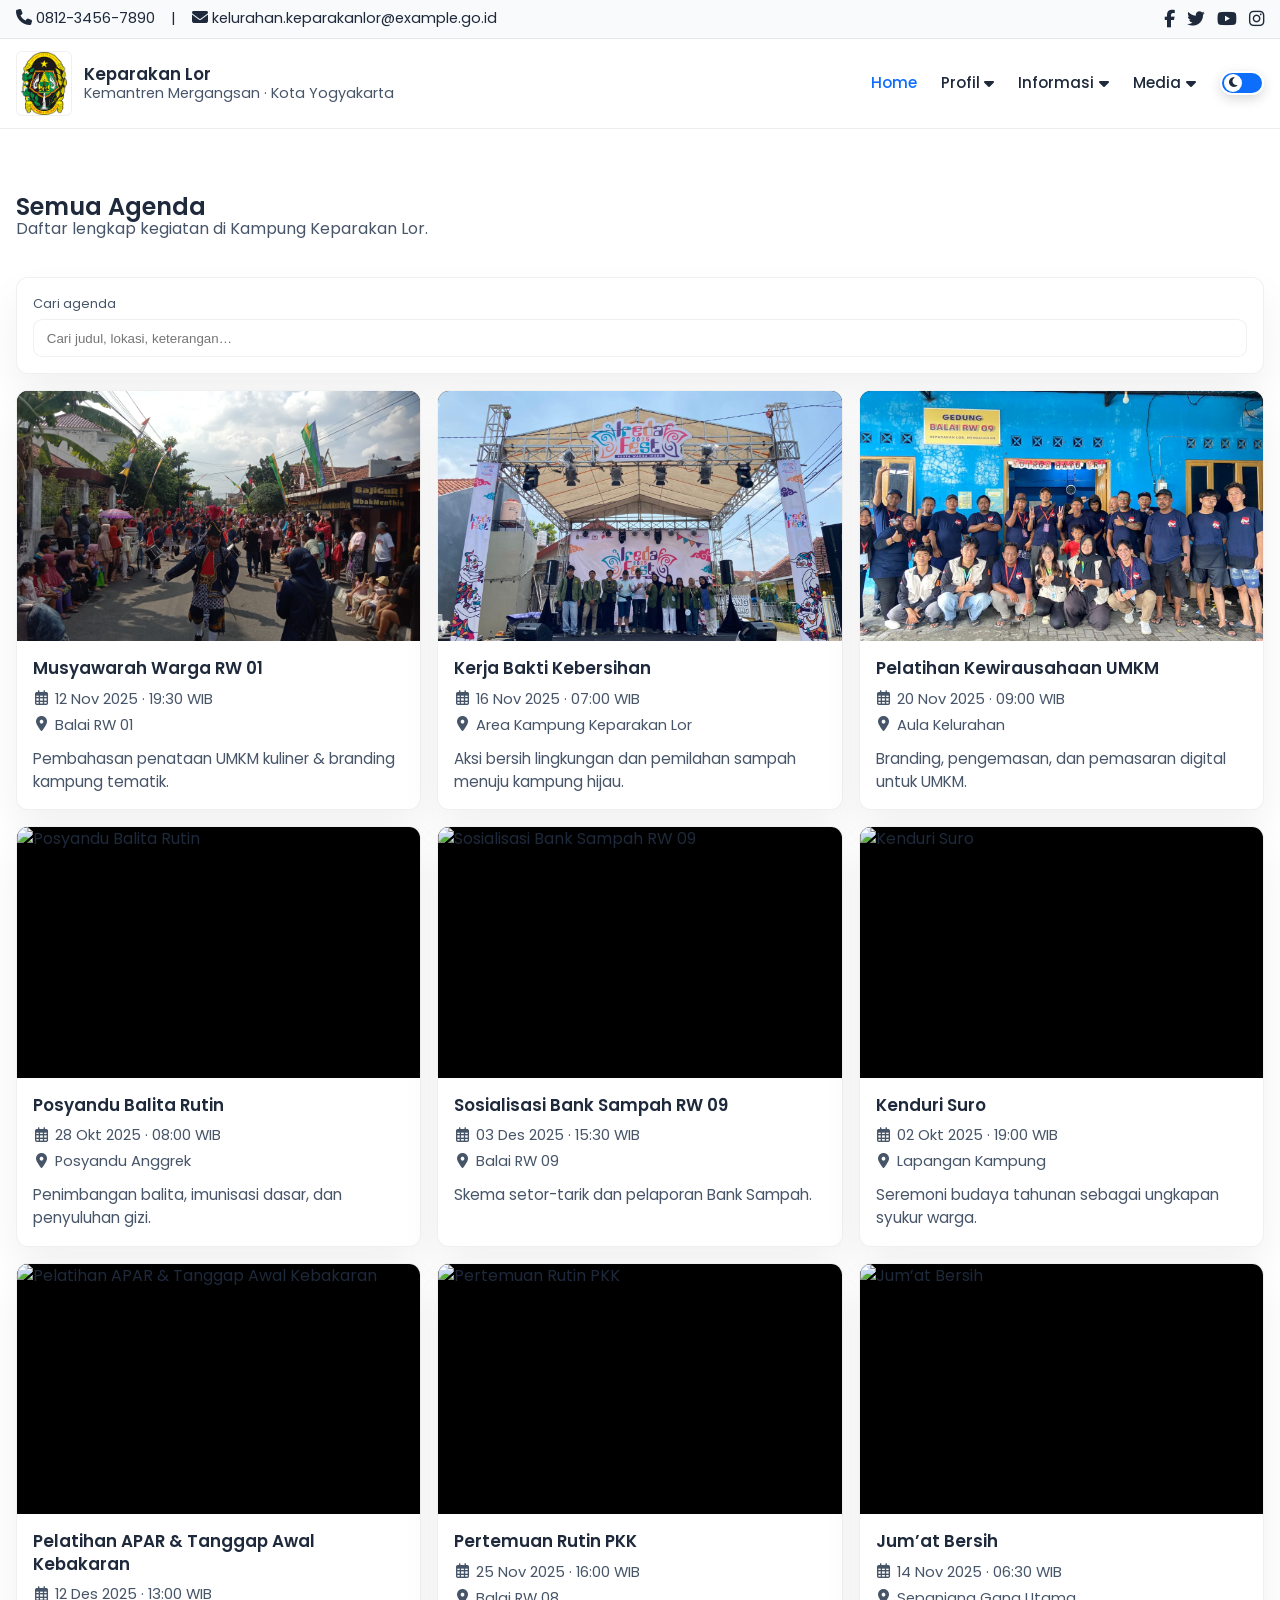
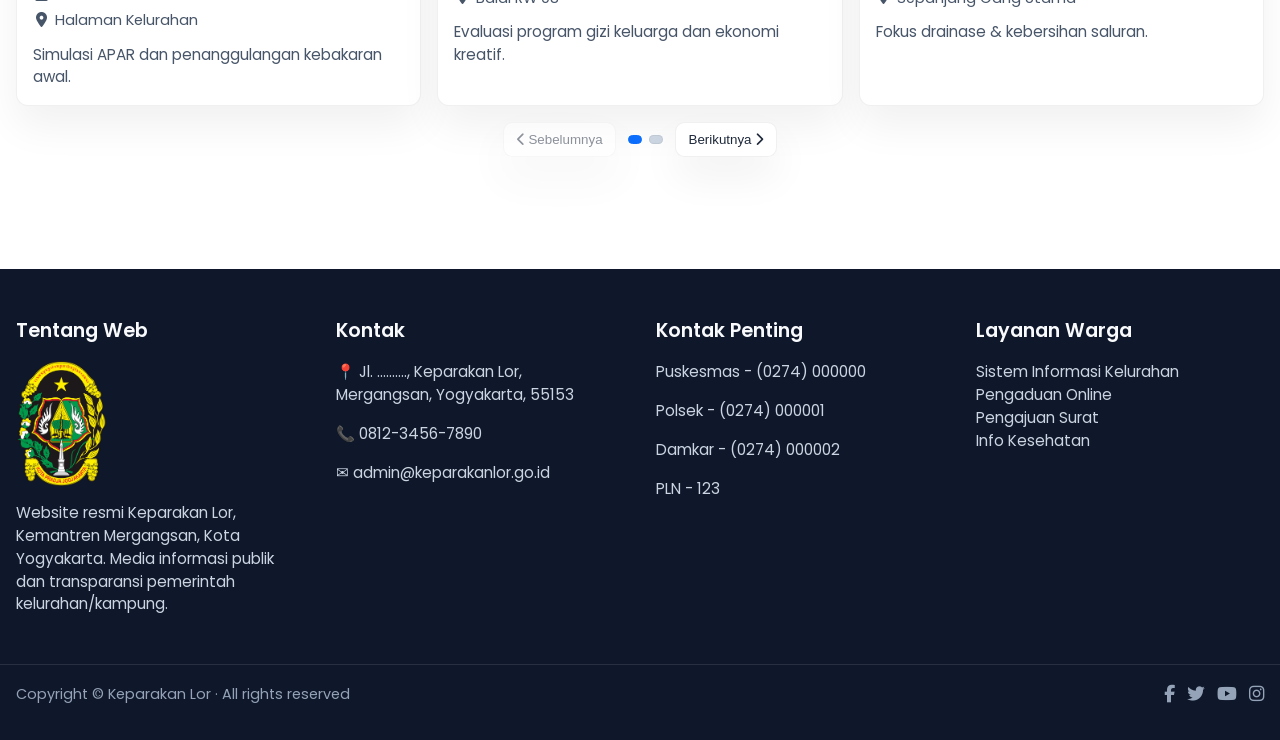
==== commit a241ba77: "website update 4.1" ====
--- a/agenda.html
+++ b/agenda.html
@@ -97,9 +97,7 @@
             <div class="dropdown-menu">
               <a class="dropdown-item" href="index.html#agenda">Agenda</a>
               <a class="dropdown-item" href="index.html#berita">Berita</a>
-              <a class="dropdown-item" href="informasi.html#urban"
-                >Urban Farming</a
-              >
+              <a class="dropdown-item" href="index.html#urban">Urban Farming</a>
             </div>
           </div>
 
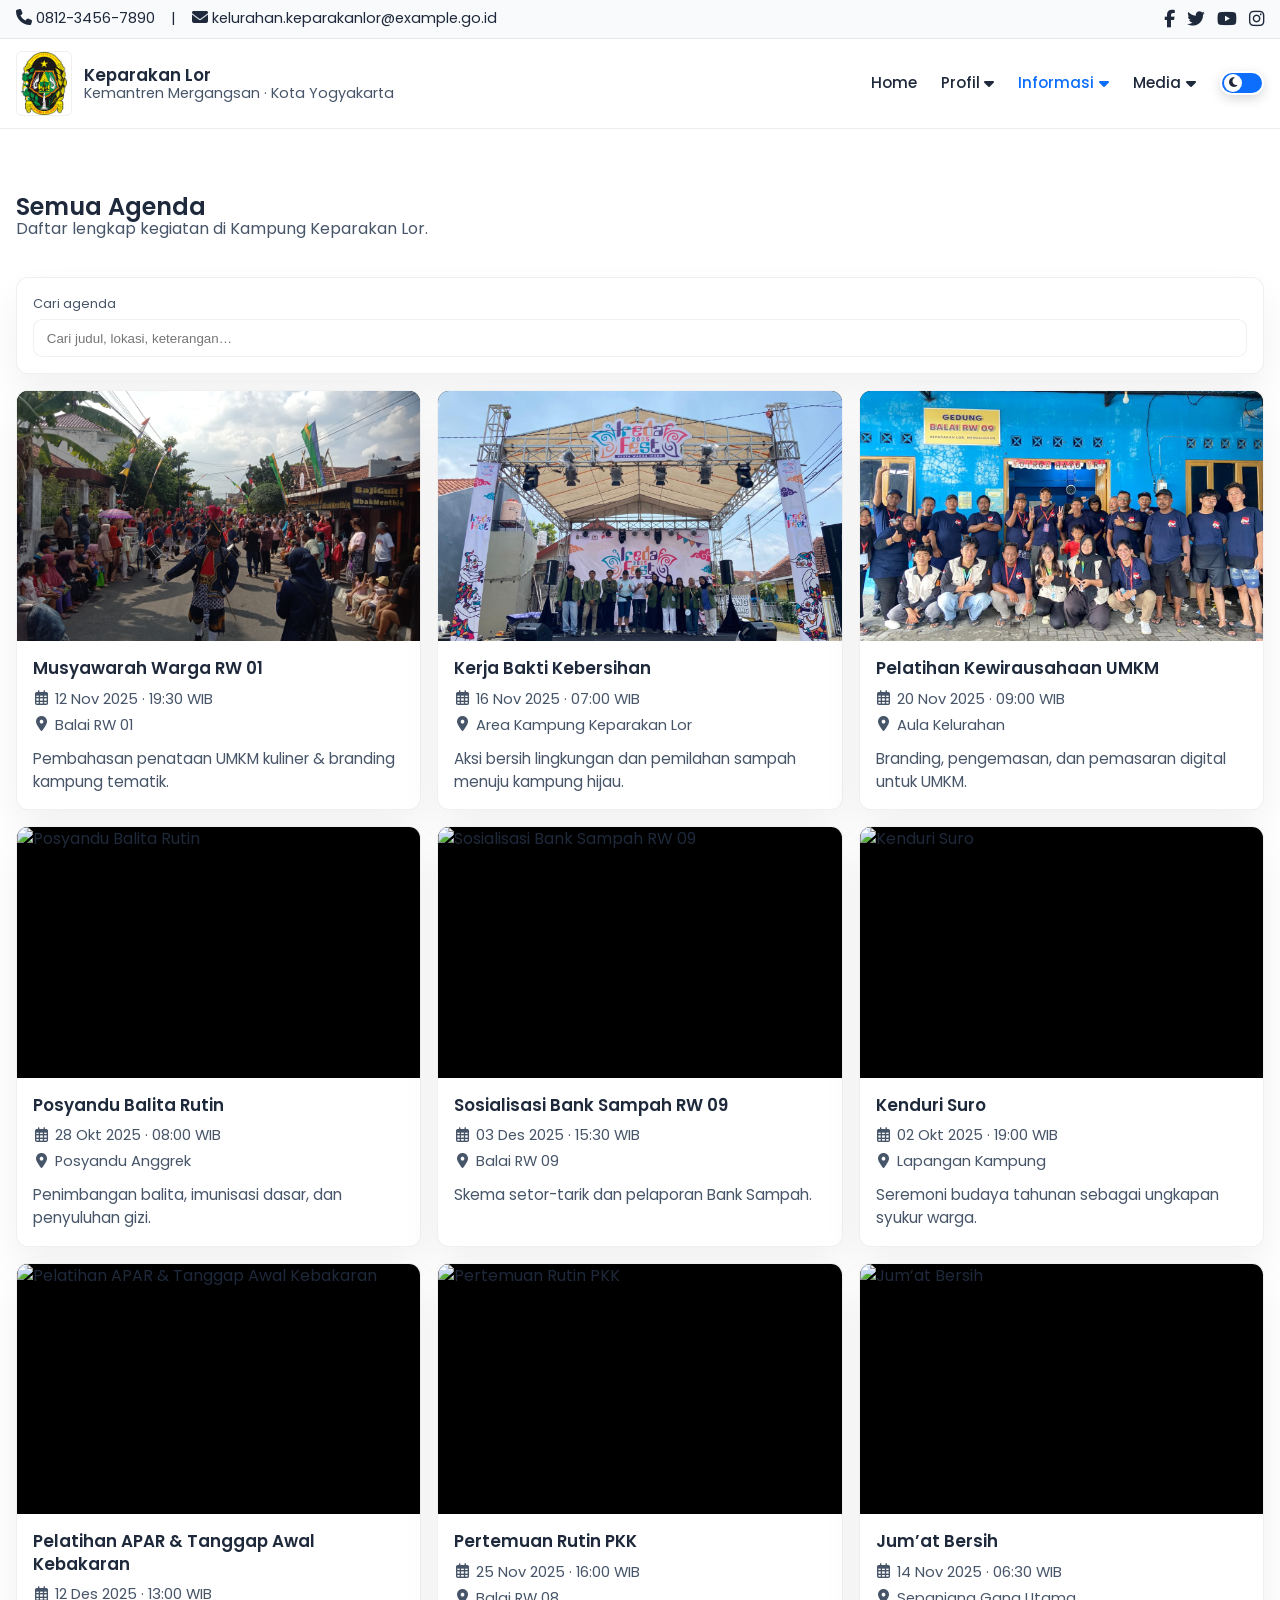
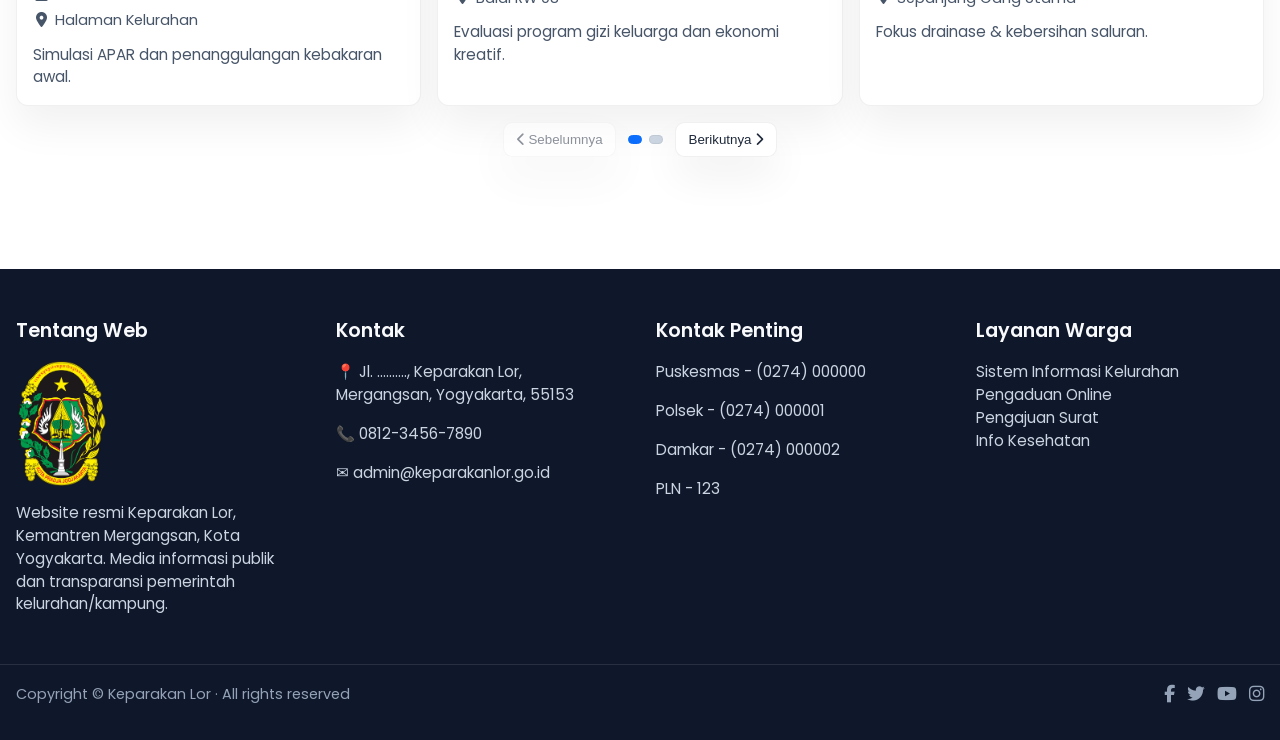
==== commit 7de147e4: "website update 4.3" ====
--- a/agenda.html
+++ b/agenda.html
@@ -72,7 +72,7 @@
         </button>
 
         <nav class="nav-links-wrapper" id="navLinks">
-          <a class="nav-link active" href="index.html">Home</a>
+          <a class="nav-link" href="index.html">Home</a>
 
           <div class="dropdown">
             <div class="nav-link dropdown-toggle-btn" tabindex="0">
@@ -90,14 +90,16 @@
           </div>
 
           <div class="dropdown">
-            <div class="nav-link dropdown-toggle-btn" tabindex="0">
+            <div class="nav-link dropdown-toggle-btn active" tabindex="0">
               Informasi
               <span class="meta-icon"><i class="fas fa-caret-down"></i></span>
             </div>
             <div class="dropdown-menu">
-              <a class="dropdown-item" href="index.html#agenda">Agenda</a>
-              <a class="dropdown-item" href="index.html#berita">Berita</a>
-              <a class="dropdown-item" href="index.html#urban">Urban Farming</a>
+              <a class="dropdown-item" href="agenda.html">Agenda</a>
+              <a class="dropdown-item" href="berita.html">Berita</a>
+              <a class="dropdown-item" href="urbanfarming.html"
+                >Urban Farming</a
+              >
             </div>
           </div>
 
@@ -107,7 +109,7 @@
               <span class="meta-icon"><i class="fas fa-caret-down"></i></span>
             </div>
             <div class="dropdown-menu">
-              <a class="dropdown-item" href="media.html">Foto</a>
+              <a class="dropdown-item" href="media.html#galeri">Foto</a>
               <a class="dropdown-item" href="media.html#video">Video</a>
             </div>
           </div>
--- a/style.css
+++ b/style.css
@@ -432,6 +432,77 @@
 .btn-map i {
   font-size: 1rem;
   line-height: 1;
+}
+
+/* ====== Slider generic ====== */
+.slider-wrapper,
+.news-grid-wrapper {
+  position: relative;
+}
+
+.slider-track,
+.news-track {
+  display: flex;
+  gap: 1rem; /* jarak antar kartu */
+  will-change: transform;
+  transition: transform 0.35s ease;
+  user-select: none;
+  cursor: grab;
+  touch-action: pan-y; /* biar bisa swipe vertikal halaman tanpa konflik */
+}
+
+.slider-track:active,
+.news-track:active {
+  cursor: grabbing;
+}
+
+/* “viewport” tersembunyi: parent pembungkus track */
+.slider-wrapper,
+.news-grid-wrapper {
+  overflow: hidden;
+  padding-bottom: 0.25rem;
+}
+
+/* Dots & arrows (opsional) */
+.slider-dots {
+  display: flex;
+  gap: 0.4rem;
+  justify-content: center;
+  margin-top: 0.75rem;
+}
+.slider-dots .dot {
+  width: 9px;
+  height: 9px;
+  border-radius: 999px;
+  border: 1px solid var(--border-card);
+  background: #cbd5e1;
+  cursor: pointer;
+}
+body.dark .slider-dots .dot {
+  background: #475569;
+}
+.slider-dots .dot.active {
+  background: var(--brand-blue);
+  border-color: var(--brand-blue);
+}
+
+.slider-arrows {
+  display: flex;
+  gap: 0.4rem;
+  align-items: center;
+}
+.slider-btn {
+  background: var(--bg-card);
+  border: 1px solid var(--border-card);
+  border-radius: 0.6rem;
+  padding: 0.45rem 0.65rem;
+  cursor: pointer;
+  color: var(--text-main);
+  box-shadow: var(--shadow-card);
+}
+.slider-btn:disabled {
+  opacity: 0.5;
+  cursor: not-allowed;
 }
 
 /* ===================================================== */
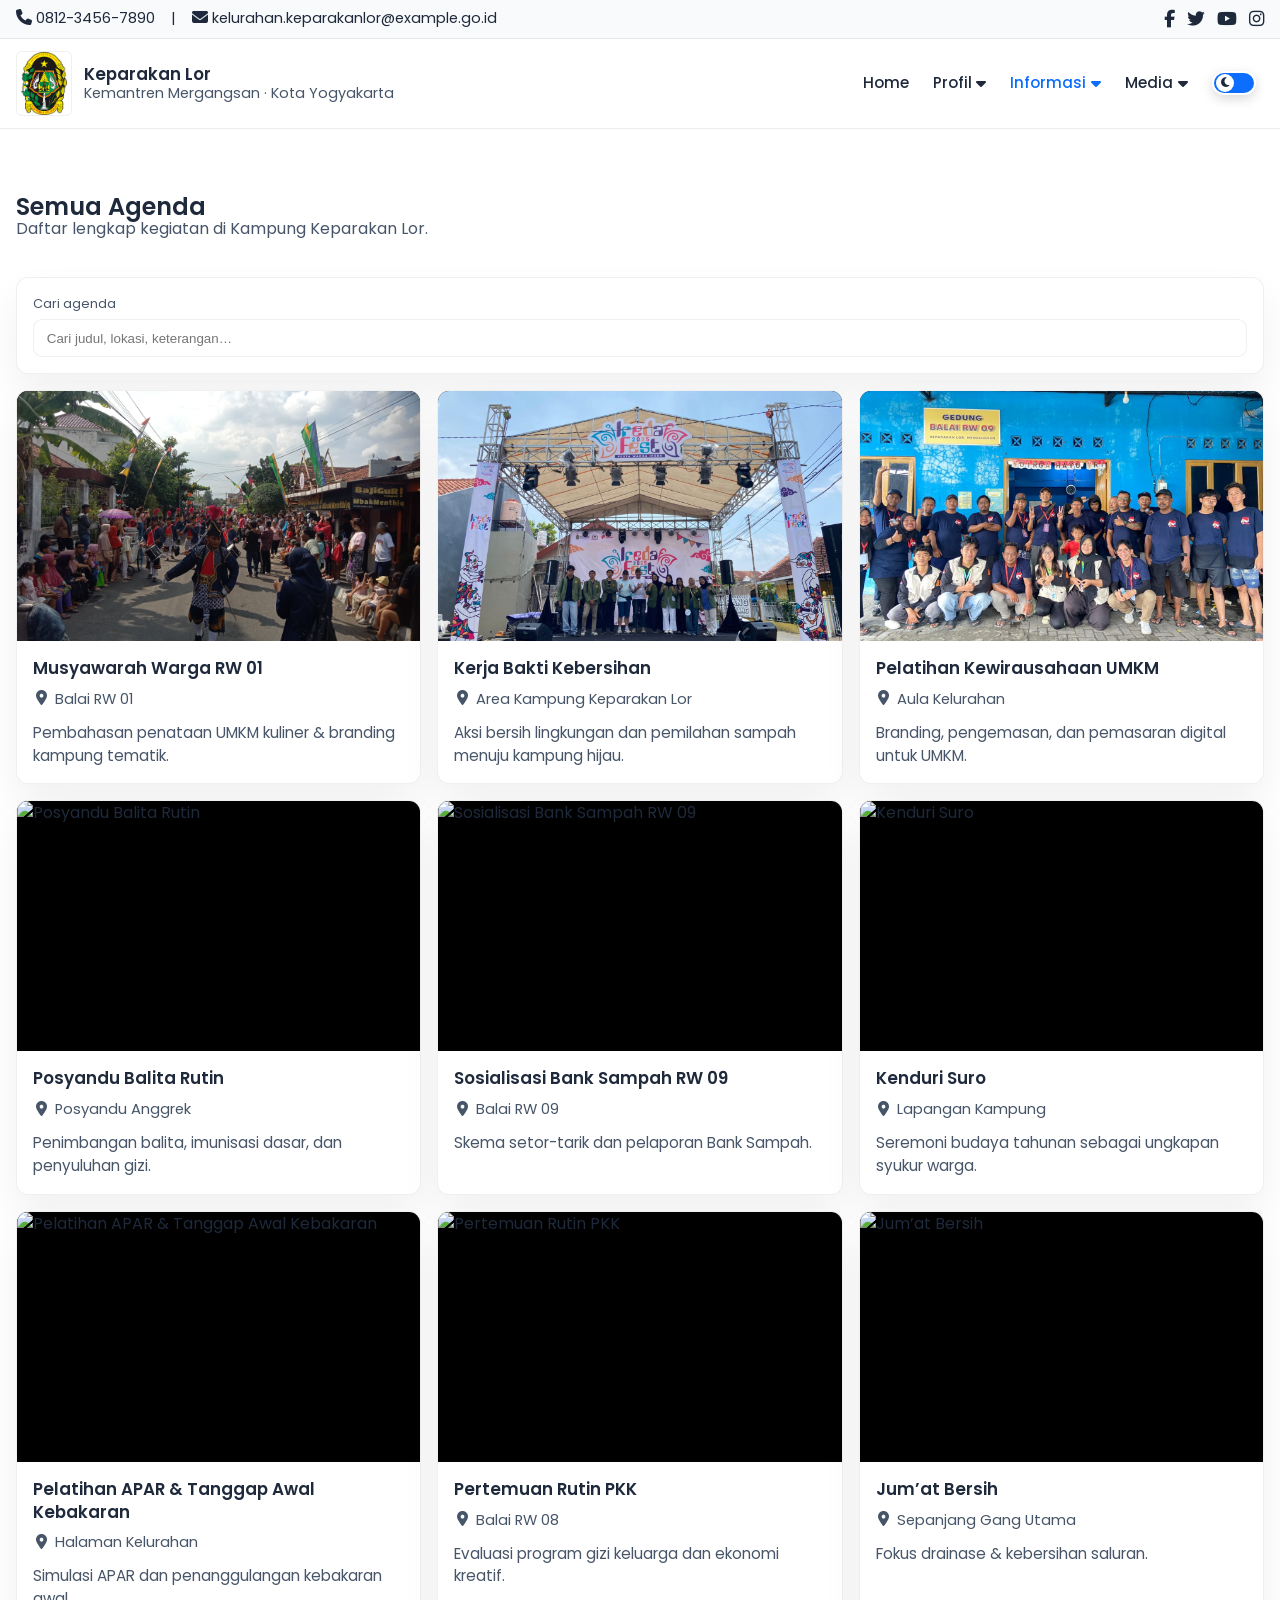
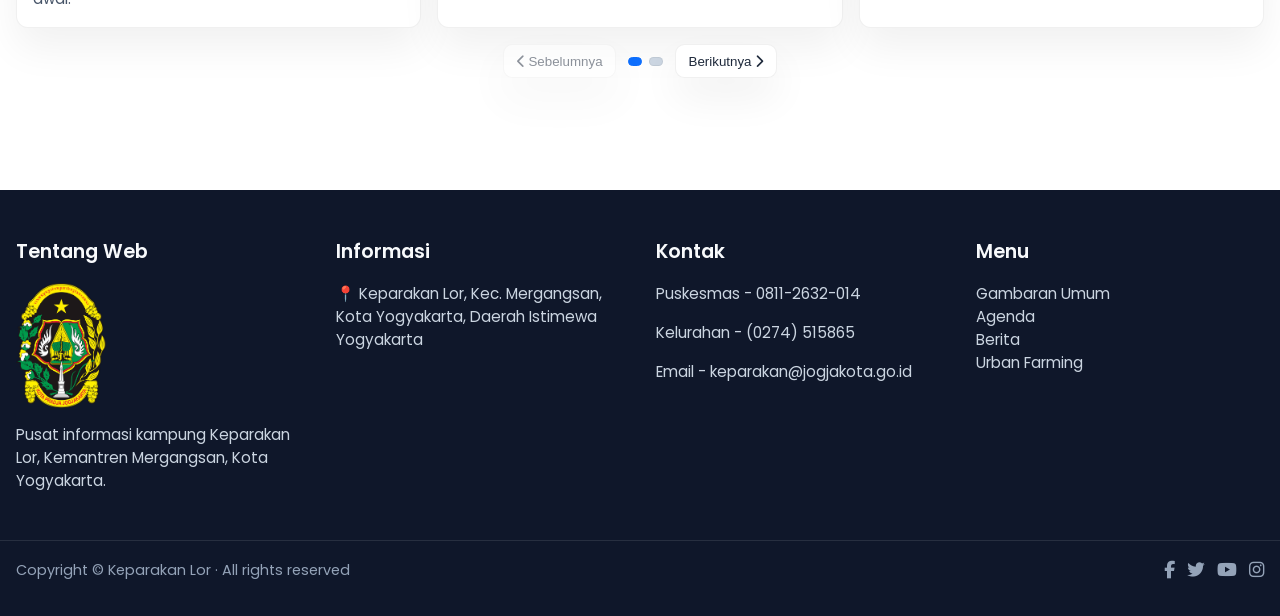
==== commit 3c513aa7: "finalisasi template" ====
--- a/agenda.html
+++ b/agenda.html
@@ -187,7 +187,7 @@
     </main>
 
     <!-- FOOTER -->
-    <footer class="footer">
+    <footer class="footer" id="lapak">
       <div class="container footer-grid">
         <div>
           <div class="footer-title">Tentang Web</div>
@@ -198,35 +198,34 @@
             />
           </div>
           <p>
-            Website resmi Keparakan Lor, Kemantren Mergangsan, Kota Yogyakarta.
-            Media informasi publik dan transparansi pemerintah
-            kelurahan/kampung.
+            Pusat informasi kampung Keparakan Lor, Kemantren Mergangsan, Kota Yogyakarta.
           </p>
+        </div>
+
+        <div>
+          <div class="footer-title">Informasi</div>
+          <p>
+            📍 Keparakan Lor,
+            Kec. Mergangsan, Kota Yogyakarta, Daerah Istimewa Yogyakarta
+          </p>
+          <!-- <p>📞 0812-3456-7890</p>
+          <p>✉️ admin@keparakanlor.go.id</p> -->
         </div>
 
         <div>
           <div class="footer-title">Kontak</div>
-          <p>
-            📍 Jl. .........., Keparakan Lor,<br />Mergangsan, Yogyakarta, 55153
-          </p>
-          <p>📞 0812-3456-7890</p>
-          <p>✉️ admin@keparakanlor.go.id</p>
+          <p>Puskesmas - 0811-2632-014</p>
+          <p>Kelurahan - (0274) 515865 </p>
+          <p>Email - keparakan@jogjakota.go.id</p>
+          <!-- <p>PLN - 123</p> -->
         </div>
 
         <div>
-          <div class="footer-title">Kontak Penting</div>
-          <p>Puskesmas - (0274) 000000</p>
-          <p>Polsek - (0274) 000001</p>
-          <p>Damkar - (0274) 000002</p>
-          <p>PLN - 123</p>
-        </div>
-
-        <div>
-          <div class="footer-title">Layanan Warga</div>
-          <a href="#">Sistem Informasi Kelurahan</a>
-          <a href="#">Pengaduan Online</a>
-          <a href="#">Pengajuan Surat</a>
-          <a href="#">Info Kesehatan</a>
+          <div class="footer-title">Menu</div>
+          <a href="#">Gambaran Umum</a>
+          <a href="#">Agenda</a>
+          <a href="#">Berita</a>
+          <a href="#">Urban Farming</a>
         </div>
       </div>
 
@@ -235,7 +234,7 @@
         <div class="footer-soc">
           <a href="#" title="Facebook"><i class="fab fa-facebook-f"></i></a>
           <a href="#" title="Twitter"><i class="fab fa-twitter"></i></a>
-          <a href="#" title="YouTube"><i class="fab fa-youtube"></i></a>
+          <a href="#" title="Youtube"><i class="fab fa-youtube"></i></a>
           <a href="#" title="Instagram"><i class="fab fa-instagram"></i></a>
         </div>
       </div>
@@ -385,29 +384,26 @@
           emptyEl.style.display = "block";
         } else {
           emptyEl.style.display = "none";
-          gridEl.innerHTML = view
-            .map(
-              (it) => `
-            <article class="agenda-card-v">
-              <div class="agenda-thumb">
-                <img src="${it.img}" alt="${it.title}" />
-              </div>
-              <div class="agenda-content">
-                <h3 class="agenda-title">${it.title}</h3>
-                <div class="agenda-mini">
-                  <span><i class="far fa-calendar-alt"></i> ${formatDate(
-                    it.date
-                  )} · ${it.time || ""}</span>
-                  <span><i class="fas fa-location-dot"></i> ${
-                    it.place || "-"
-                  }</span>
-                </div>
-                <p class="agenda-desc">${it.desc || ""}</p>
-              </div>
-            </article>
-          `
-            )
-            .join("");
+         gridEl.innerHTML = view
+  .map(
+    (it) => `
+      <article class="agenda-card-v">
+        <div class="agenda-thumb">
+          <img src="${it.img}" alt="${it.title}" />
+        </div>
+        <div class="agenda-content">
+          <h3 class="agenda-title">${it.title}</h3>
+          <div class="agenda-mini">
+           
+            <span><i class="fas fa-location-dot"></i> ${it.place || "-"}</span>
+          </div>
+          <p class="agenda-desc">${it.desc || ""}</p>
+        </div>
+      </article>
+    `
+  )
+  .join("");
+
         }
       }
 
@@ -645,3 +641,115 @@
     </style>
   </body>
 </html>
+
+<!-- MODAL AGENDA -->
+<div class="agenda-modal-backdrop">
+  <div class="agenda-modal" role="dialog" aria-modal="true" aria-labelledby="agendaModalTitle">
+    <div class="agenda-modal-header">
+      <h3 id="agendaModalTitle" class="agenda-modal-title">Detail Agenda</h3>
+      <button class="agenda-modal-close" aria-label="Tutup">&times;</button>
+    </div>
+    <div class="agenda-modal-body">
+      <div class="agenda-modal-hero"><img alt="" /></div>
+      <div class="agenda-modal-content">
+        <div class="agenda-modal-meta"></div>
+        <div class="agenda-modal-desc"></div>
+      </div>
+    </div>
+  </div>
+</div>
+
+<!-- MODAL BERITA -->
+<div class="news-modal-backdrop">
+  <div class="news-modal" role="dialog" aria-modal="true" aria-labelledby="newsModalTitle">
+    <div class="news-modal-header">
+      <h3 id="newsModalTitle" class="news-modal-title">Detail Berita</h3>
+      <button class="news-modal-close" aria-label="Tutup">&times;</button>
+    </div>
+    <div class="news-modal-body">
+      <div class="news-modal-hero"><img alt="" /></div>
+      <div class="news-modal-content">
+        <div class="news-modal-meta"></div>
+        <div class="news-modal-desc"></div>
+      </div>
+    </div>
+  </div>
+</div>
+
+<script>(function agendaModalInit() {
+  // buat elemen modal sekali saja
+  const backdrop = document.createElement('div');
+  backdrop.className = 'agenda-modal-backdrop';
+  backdrop.innerHTML = `
+    <div class="agenda-modal" role="dialog" aria-modal="true" aria-labelledby="agendaModalTitle">
+      <div class="agenda-modal-header">
+        <h3 id="agendaModalTitle" class="agenda-modal-title">Detail Agenda</h3>
+        <button class="agenda-modal-close" aria-label="Tutup">&times;</button>
+      </div>
+      <div class="agenda-modal-body">
+        <div class="agenda-modal-hero"><img alt="" /></div>
+        <div class="agenda-modal-content">
+          <div class="agenda-modal-meta"></div>
+          <div class="agenda-modal-desc"></div>
+        </div>
+      </div>
+    </div>
+  `;
+  document.body.appendChild(backdrop);
+
+  const modal = backdrop.querySelector('.agenda-modal');
+  const btnClose = backdrop.querySelector('.agenda-modal-close');
+  const elImg   = backdrop.querySelector('.agenda-modal-hero img');
+  const elTitle = backdrop.querySelector('#agendaModalTitle');
+  const elMeta  = backdrop.querySelector('.agenda-modal-meta');
+  const elDesc  = backdrop.querySelector('.agenda-modal-desc');
+
+  function openFromCard(card){
+    // Ambil data dari card
+    const title = card.querySelector('.agenda-title')?.textContent?.trim() || 'Agenda';
+    const img   = card.querySelector('.agenda-thumb img')?.getAttribute('src') || '';
+    const desc  = card.querySelector('.agenda-desc')?.textContent?.trim() || '';
+    const meta  = card.querySelector('.agenda-mini')?.textContent?.trim() || '';
+
+    // Isi modal
+    elTitle.textContent = title;
+    elImg.src = img;
+    elImg.alt = title;
+    elMeta.textContent = meta;
+    elDesc.textContent = desc;
+
+    // Tampilkan modal
+    backdrop.classList.add('open');
+    // kunci scroll belakang
+    document.documentElement.style.overflow = 'hidden';
+    document.body.style.overflow = 'hidden';
+
+    // Fokus pada tombol tutup untuk aksesibilitas
+    btnClose.focus();
+  }
+
+  function closeModal(){
+    backdrop.classList.remove('open');
+    document.documentElement.style.overflow = '';
+    document.body.style.overflow = '';
+  }
+
+  // Tutup modal: klik backdrop luar, tombol X, tekan Esc
+  backdrop.addEventListener('click', (e) => {
+    if (e.target === backdrop) closeModal();
+  });
+  btnClose.addEventListener('click', closeModal);
+  window.addEventListener('keydown', (e) => {
+    if (e.key === 'Escape') closeModal();
+  });
+
+  // Tambahkan listener ke setiap card agenda
+  const agendaCards = document.querySelectorAll('.agenda-card-v');
+  agendaCards.forEach(card => {
+    card.style.cursor = 'pointer';  // Ubah kursor menjadi pointer
+    card.addEventListener('click', () => {
+      openFromCard(card);  // Buka modal saat card di-klik
+    });
+  });
+})();
+</script>
--- a/style.css
+++ b/style.css
@@ -563,6 +563,134 @@
   }
 }
 
+/* ===== FIX: Posisikan "Home" tepat di tengah pada menu mobile ===== */
+@media (max-width: 991px) {
+  /* hanya anchor langsung di dalam wrapper (contoh: Home) */
+  .nav-links-wrapper > a.nav-link {
+    width: 100%;
+    display: flex;
+    align-items: center;
+    justify-content: center; /* tengah secara horizontal */
+    text-align: center; /* jaga teks tetap center */
+    padding: 12px 1rem;
+    border-bottom: 1px solid var(--border-card);
+  }
+
+  /* header dropdown (Profil/Informasi/Media) tetap punya caret & layout sendiri */
+  .nav-links-wrapper > .dropdown > .nav-link {
+    justify-content: space-between; /* biar caret di kanan */
+    text-align: left; /* sesuai desain dropdown */
+  }
+}
+
+/* ====== NAVBAR MOBILE FIX (tampilkan hamburger & cegah overflow) ====== */
+html,
+body {
+  overflow-x: hidden;
+}
+.navbar,
+.nav-inner {
+  max-width: 100vw;
+}
+.nav-inner {
+  position: relative;
+  display: grid;
+  grid-template-columns: auto 1fr auto;
+  align-items: center;
+  gap: 0.5rem;
+}
+
+/* Jaga judul tidak mendorong hamburger keluar layar */
+.brand,
+.brand-title {
+  min-width: 0;
+}
+.brand-title .main,
+.brand-title .sub {
+  white-space: nowrap;
+  overflow: hidden;
+  text-overflow: ellipsis;
+}
+
+/* DEFAULT: sembunyikan menu desktop-only behaviour tidak dipakai di mobile */
+@media (max-width: 991px) {
+  /* hamburger wajib tampil */
+  .menu-toggle {
+    display: flex !important;
+    align-items: center;
+    justify-content: center;
+    width: 40px;
+    height: 40px;
+    padding: 0;
+    margin: 0;
+    line-height: 1;
+    background: transparent;
+    border: 0;
+    color: var(--text-main);
+    z-index: 1601; /* di atas panel menu */
+  }
+  .menu-toggle i {
+    font-size: 22px;
+    display: block;
+  }
+
+  /* panel menu menutup penuh di bawah navbar */
+  .nav-links-wrapper {
+    position: absolute;
+    left: 0;
+    right: 0;
+    top: 100%;
+    display: none;
+    flex-direction: column;
+    gap: 0;
+    background: var(--bg-page);
+    box-shadow: 0 6px 16px rgba(0, 0, 0, 0.12);
+    z-index: 1500;
+    max-width: 100vw;
+  }
+  .nav-links-wrapper.open {
+    display: flex;
+  }
+
+  .nav-links-wrapper > a.nav-link {
+    justify-content: center;
+    text-align: center;
+    padding: 12px 1rem;
+    border-bottom: 1px solid var(--border-card);
+  }
+  .nav-links-wrapper > .dropdown > .nav-link {
+    justify-content: space-between;
+    text-align: left;
+  }
+
+  /* dropdown di dalam panel mobile: block & tidak meluber */
+  .dropdown-menu {
+    position: static;
+    transform: none;
+    opacity: 1;
+    visibility: visible;
+    display: none;
+    padding: 0;
+    border: 0;
+    box-shadow: none;
+    background: var(--surface-hover);
+  }
+  .dropdown.open > .dropdown-menu {
+    display: block;
+  }
+  .dropdown-item {
+    padding: 0.65rem 1.5rem;
+  }
+
+  /* Hilangkan “sisa putih” dari slider hero di HP */
+  .hero-slider-track {
+    width: 100% !important;
+  }
+  .hero-slide {
+    width: 100% !important;
+  }
+}
+
 /* ============ HERO ============ */
 .hero {
   position: relative;
@@ -1325,3 +1453,156 @@
     grid-template-columns: 1fr;
   }
 }
+
+
+/* ===== Agenda Modal ===== */
+.agenda-modal-backdrop {
+  position: fixed;
+  inset: 0;
+  background: rgba(0,0,0,0.55);
+  display: none;
+  align-items: center;
+  justify-content: center;
+  z-index: 3000;
+}
+
+.agenda-modal-backdrop.open { display: flex; }
+
+.agenda-modal {
+  width: min(720px, 92vw);
+  max-height: 86vh;
+  background: var(--bg-card);
+  color: var(--text-main);
+  border: 1px solid var(--border-card);
+  border-radius: 14px;
+  box-shadow: var(--shadow-card);
+  overflow: hidden;
+  display: grid;
+  grid-template-rows: auto 1fr auto;
+}
+
+.agenda-modal-header {
+  display: flex; align-items: center; justify-content: space-between;
+  gap: .75rem; padding: 1rem 1.25rem; border-bottom: 1px solid var(--border-card);
+}
+.agenda-modal-title {
+  font-size: 1.15rem; font-weight: 600; margin: 0;
+}
+
+.agenda-modal-close {
+  background: transparent; border: none; font-size: 1.4rem; cursor: pointer;
+  color: var(--text-dim); line-height: 1;
+}
+
+.agenda-modal-body {
+  overflow: auto;
+}
+
+.agenda-modal-hero {
+  width: 100%; aspect-ratio: 16/9; background: #000;
+}
+.agenda-modal-hero img {
+  width: 100%; height: 100%; object-fit: cover; display: block;
+}
+
+.agenda-modal-content {
+  padding: 1rem 1.25rem 1.25rem; color: var(--text-dim); line-height: 1.6;
+}
+.agenda-modal-meta {
+  font-size: .9rem; color: var(--text-dim); margin: .25rem 0 1rem;
+}
+
+@media (max-width: 480px) {
+  .agenda-modal { width: 94vw; }
+  .agenda-modal-title { font-size: 1.05rem; }
+}
+
+/* ===== Berita Modal ===== */
+.news-modal-backdrop {
+  position: fixed;
+  inset: 0;
+  background: rgba(0, 0, 0, 0.55);
+  display: none;
+  align-items: center;
+  justify-content: center;
+  z-index: 3000;
+}
+
+.news-modal-backdrop.open {
+  display: flex;
+}
+
+.news-modal {
+  width: min(720px, 92vw);
+  max-height: 86vh;
+  background: var(--bg-card);
+  color: var(--text-main);
+  border: 1px solid var(--border-card);
+  border-radius: 14px;
+  box-shadow: var(--shadow-card);
+  overflow: hidden;
+  display: grid;
+  grid-template-rows: auto 1fr auto;
+}
+
+.news-modal-header {
+  display: flex;
+  align-items: center;
+  justify-content: space-between;
+  gap: 0.75rem;
+  padding: 1rem 1.25rem;
+  border-bottom: 1px solid var(--border-card);
+}
+
+.news-modal-title {
+  font-size: 1.15rem;
+  font-weight: 600;
+  margin: 0;
+}
+
+.news-modal-close {
+  background: transparent;
+  border: none;
+  font-size: 1.4rem;
+  cursor: pointer;
+  color: var(--text-dim);
+  line-height: 1;
+}
+
+.news-modal-body {
+  overflow: auto;
+}
+
+.news-modal-hero {
+  width: 100%;
+  aspect-ratio: 16/9;
+  background: #000;
+}
+
+.news-modal-hero img {
+  width: 100%;
+  height: 100%;
+  object-fit: cover;
+  display: block;
+}
+
+.news-modal-content {
+  padding: 1rem 1.25rem 1.25rem;
+  color: var(--text-dim);
+  line-height: 1.6;
+}
+
+.news-modal-meta {
+  font-size: 0.9rem;
+  color: var(--text-dim);
+  margin: 0.25rem 0 1rem;
+}
+
+@media (max-width: 480px) {
+  .news-modal {
+    width: 94vw;
+  }
+  .news-modal-title {
+    font-size: 1.05rem;
+  }
+}
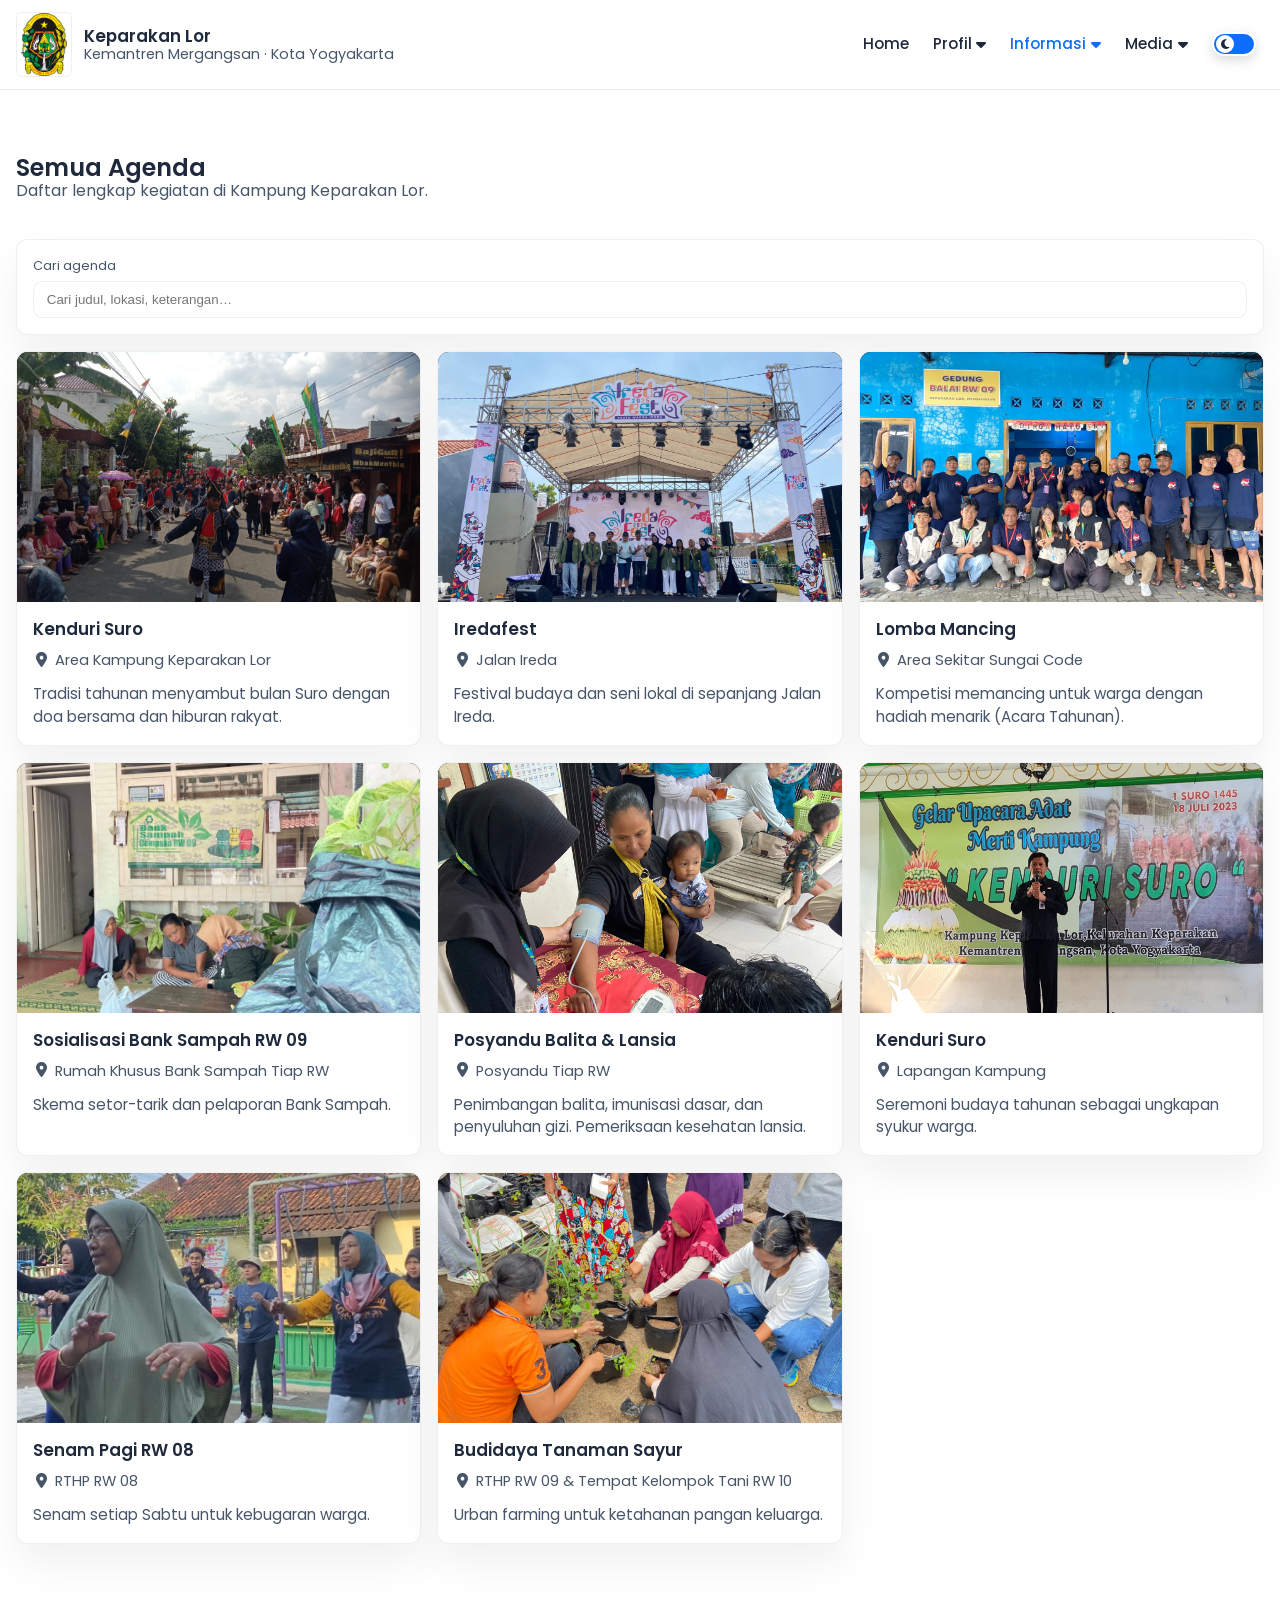
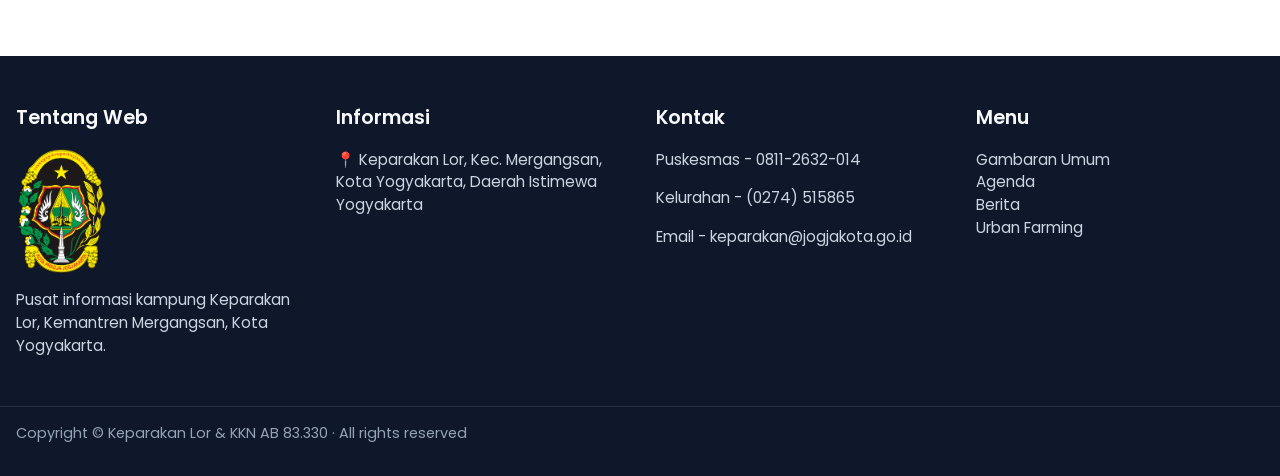
==== commit fb100579: "finalisasi web v.2" ====
--- a/agenda.html
+++ b/agenda.html
@@ -18,7 +18,7 @@
   </head>
   <body>
     <!-- TOP BAR -->
-    <div class="topbar">
+    <!-- <div class="topbar">
       <div class="topbar-inner container">
         <div class="top-left">
           <div>
@@ -48,7 +48,7 @@
           </div>
         </div>
       </div>
-    </div>
+    </div> -->
 
     <!-- NAVBAR -->
     <header class="navbar" id="navbar">
@@ -230,13 +230,13 @@
       </div>
 
       <div class="container footer-bottom">
-        <div>Copyright © Keparakan Lor · All rights reserved</div>
-        <div class="footer-soc">
+        <div>Copyright © Keparakan Lor & KKN AB 83.330 · All rights reserved</div>
+        <!-- <div class="footer-soc">
           <a href="#" title="Facebook"><i class="fab fa-facebook-f"></i></a>
           <a href="#" title="Twitter"><i class="fab fa-twitter"></i></a>
           <a href="#" title="Youtube"><i class="fab fa-youtube"></i></a>
           <a href="#" title="Instagram"><i class="fab fa-instagram"></i></a>
-        </div>
+        </div> -->
       </div>
     </footer>
 
@@ -253,44 +253,44 @@
       // ====== DATA AGENDA (boleh tambah sebanyaknya) ======
       const AGENDA_DATA = [
         {
-          title: "Musyawarah Warga RW 01",
+          title: "Kenduri Suro",
           date: "2025-11-12",
           time: "19:30 WIB",
-          place: "Balai RW 01",
+          place: "Area Kampung Keparakan Lor",
           img: "img/agenda1.jpg",
-          desc: "Pembahasan penataan UMKM kuliner & branding kampung tematik.",
+          desc: "Tradisi tahunan menyambut bulan Suro dengan doa bersama dan hiburan rakyat.",
         },
         {
-          title: "Kerja Bakti Kebersihan",
+          title: "Iredafest",
           date: "2025-11-16",
           time: "07:00 WIB",
-          place: "Area Kampung Keparakan Lor",
+          place: "Jalan Ireda",
           img: "img/agenda2.jpg",
-          desc: "Aksi bersih lingkungan dan pemilahan sampah menuju kampung hijau.",
+          desc: "Festival budaya dan seni lokal di sepanjang Jalan Ireda.",
         },
         {
-          title: "Pelatihan Kewirausahaan UMKM",
+          title: "Lomba Mancing",
           date: "2025-11-20",
           time: "09:00 WIB",
-          place: "Aula Kelurahan",
+          place: "Area Sekitar Sungai Code",
           img: "img/agenda3.jpg",
-          desc: "Branding, pengemasan, dan pemasaran digital untuk UMKM.",
-        },
-        {
-          title: "Posyandu Balita Rutin",
-          date: "2025-10-28",
-          time: "08:00 WIB",
-          place: "Posyandu Anggrek",
-          img: "img/agenda4.jpg",
-          desc: "Penimbangan balita, imunisasi dasar, dan penyuluhan gizi.",
+          desc: "Kompetisi memancing untuk warga dengan hadiah menarik (Acara Tahunan).",
         },
         {
           title: "Sosialisasi Bank Sampah RW 09",
           date: "2025-12-03",
           time: "15:30 WIB",
-          place: "Balai RW 09",
+          place: "Rumah Khusus Bank Sampah Tiap RW",
+          img: "img/agenda4.jpg",
+          desc: "Skema setor-tarik dan pelaporan Bank Sampah.",
+        },
+        {
+          title: "Posyandu Balita & Lansia",
+          date: "2025-10-28",
+          time: "08:00 WIB",
+          place: "Posyandu Tiap RW",
           img: "img/agenda5.jpg",
-          desc: "Skema setor-tarik dan pelaporan Bank Sampah.",
+          desc: "Penimbangan balita, imunisasi dasar, dan penyuluhan gizi. Pemeriksaan kesehatan lansia.",
         },
         {
           title: "Kenduri Suro",
@@ -301,55 +301,55 @@
           desc: "Seremoni budaya tahunan sebagai ungkapan syukur warga.",
         },
         {
-          title: "Pelatihan APAR & Tanggap Awal Kebakaran",
+          title: "Senam Pagi RW 08",
           date: "2025-12-12",
           time: "13:00 WIB",
-          place: "Halaman Kelurahan",
+          place: "RTHP RW 08",
           img: "img/agenda7.jpg",
-          desc: "Simulasi APAR dan penanggulangan kebakaran awal.",
+          desc: "Senam setiap Sabtu untuk kebugaran warga.",
         },
         {
-          title: "Pertemuan Rutin PKK",
+          title: "Budidaya Tanaman Sayur",
           date: "2025-11-25",
           time: "16:00 WIB",
-          place: "Balai RW 08",
+          place: "RTHP RW 09 & Tempat Kelompok Tani RW 10",
           img: "img/agenda8.jpg",
-          desc: "Evaluasi program gizi keluarga dan ekonomi kreatif.",
+          desc: "Urban farming untuk ketahanan pangan keluarga.",
         },
-        {
-          title: "Jum’at Bersih",
-          date: "2025-11-14",
-          time: "06:30 WIB",
-          place: "Sepanjang Gang Utama",
-          img: "img/agenda9.jpg",
-          desc: "Fokus drainase & kebersihan saluran.",
-        },
-
-        // Tambahan dummy untuk menunjukkan paging
-        {
-          title: "Pelatihan Budidaya Sayur",
-          date: "2025-12-05",
-          time: "08:00 WIB",
-          place: "Green House Kampung",
-          img: "img/agenda3.jpg",
-          desc: "Pengenalan hidroponik pemula.",
-        },
-        {
-          title: "Senam Pagi Lansia",
-          date: "2025-11-10",
-          time: "06:30 WIB",
-          place: "Balai RW 10",
-          img: "img/agenda2.jpg",
-          desc: "Senam rutin untuk kebugaran lansia.",
-        },
-        {
-          title: "Lomba Kebersihan RT",
-          date: "2025-12-22",
-          time: "07:00 WIB",
-          place: "Seluruh RT",
-          img: "img/agenda1.jpg",
-          desc: "Penilaian lingkungan & partisipasi warga.",
-        },
+        // {
+        //   title: "Jum’at Bersih",
+        //   date: "2025-11-14",
+        //   time: "06:30 WIB",
+        //   place: "Sepanjang Gang Utama",
+        //   img: "img/agenda9.jpg",
+        //   desc: "Fokus drainase & kebersihan saluran.",
+        // },
+
+        // // Tambahan dummy untuk menunjukkan paging
+        // {
+        //   title: "Pelatihan Budidaya Sayur",
+        //   date: "2025-12-05",
+        //   time: "08:00 WIB",
+        //   place: "Green House Kampung",
+        //   img: "img/agenda3.jpg",
+        //   desc: "Pengenalan hidroponik pemula.",
+        // },
+        // {
+        //   title: "Senam Pagi Lansia",
+        //   date: "2025-11-10",
+        //   time: "06:30 WIB",
+        //   place: "Balai RW 10",
+        //   img: "img/agenda2.jpg",
+        //   desc: "Senam rutin untuk kebugaran lansia.",
+        // },
+        // {
+        //   title: "Lomba Kebersihan RT",
+        //   date: "2025-12-22",
+        //   time: "07:00 WIB",
+        //   place: "Seluruh RT",
+        //   img: "img/agenda1.jpg",
+        //   desc: "Penilaian lingkungan & partisipasi warga.",
+        // },
       ];
 
       const gridEl = document.getElementById("agendaGrid");
--- a/style.css
+++ b/style.css
@@ -791,8 +791,27 @@
 } */
 
 .intro-logo-box {
-  max-width: 180px;
-  margin: 0 auto;
+    /* max-width: 100%; (dihapus karena tidak perlu) */
+    margin: 0; /* Pastikan margin auto dihilangkan di sini */
+}
+
+/* FIX: Terapkan style Video Ratio di dalam intro-logo-box */
+.intro-logo-box .video-ratio-wrapper {
+    position: relative;
+    width: 100%;
+    padding-top: 56.25%; /* Rasio 16:9 */
+    border-radius: 0.5rem;
+    overflow: hidden;
+    background-color: #000;
+    box-shadow: 0 4px 8px rgba(0,0,0,0.1); /* Tambahkan bayangan jika diperlukan */
+}
+
+.intro-logo-box .video-ratio-wrapper iframe {
+    position: absolute;
+    inset: 0;
+    width: 100%;
+    height: 100%;
+    border: 0;
 }
 .intro-content h2 {
   font-size: 1.8rem;
@@ -825,9 +844,11 @@
 }
 
 @media (min-width: 992px) {
-  .intro-logo-box {
-    max-width: 240px; /* desktop lebih besar */
-  }
+    /* PENTING: HAPUS max-width: 240px AGAR VIDEO MENGISI 50% KOLOM GRID */
+    .intro-logo-box {
+        max-width: none; /* MEMASTIKAN VIDEO MENGAMBIL LEBAR PENUH KOLOM GRID (1fr) */
+        margin: 0;
+    }
 }
 
 /* ============ STATISTIK (2 KARTU SAJA) ============ */
